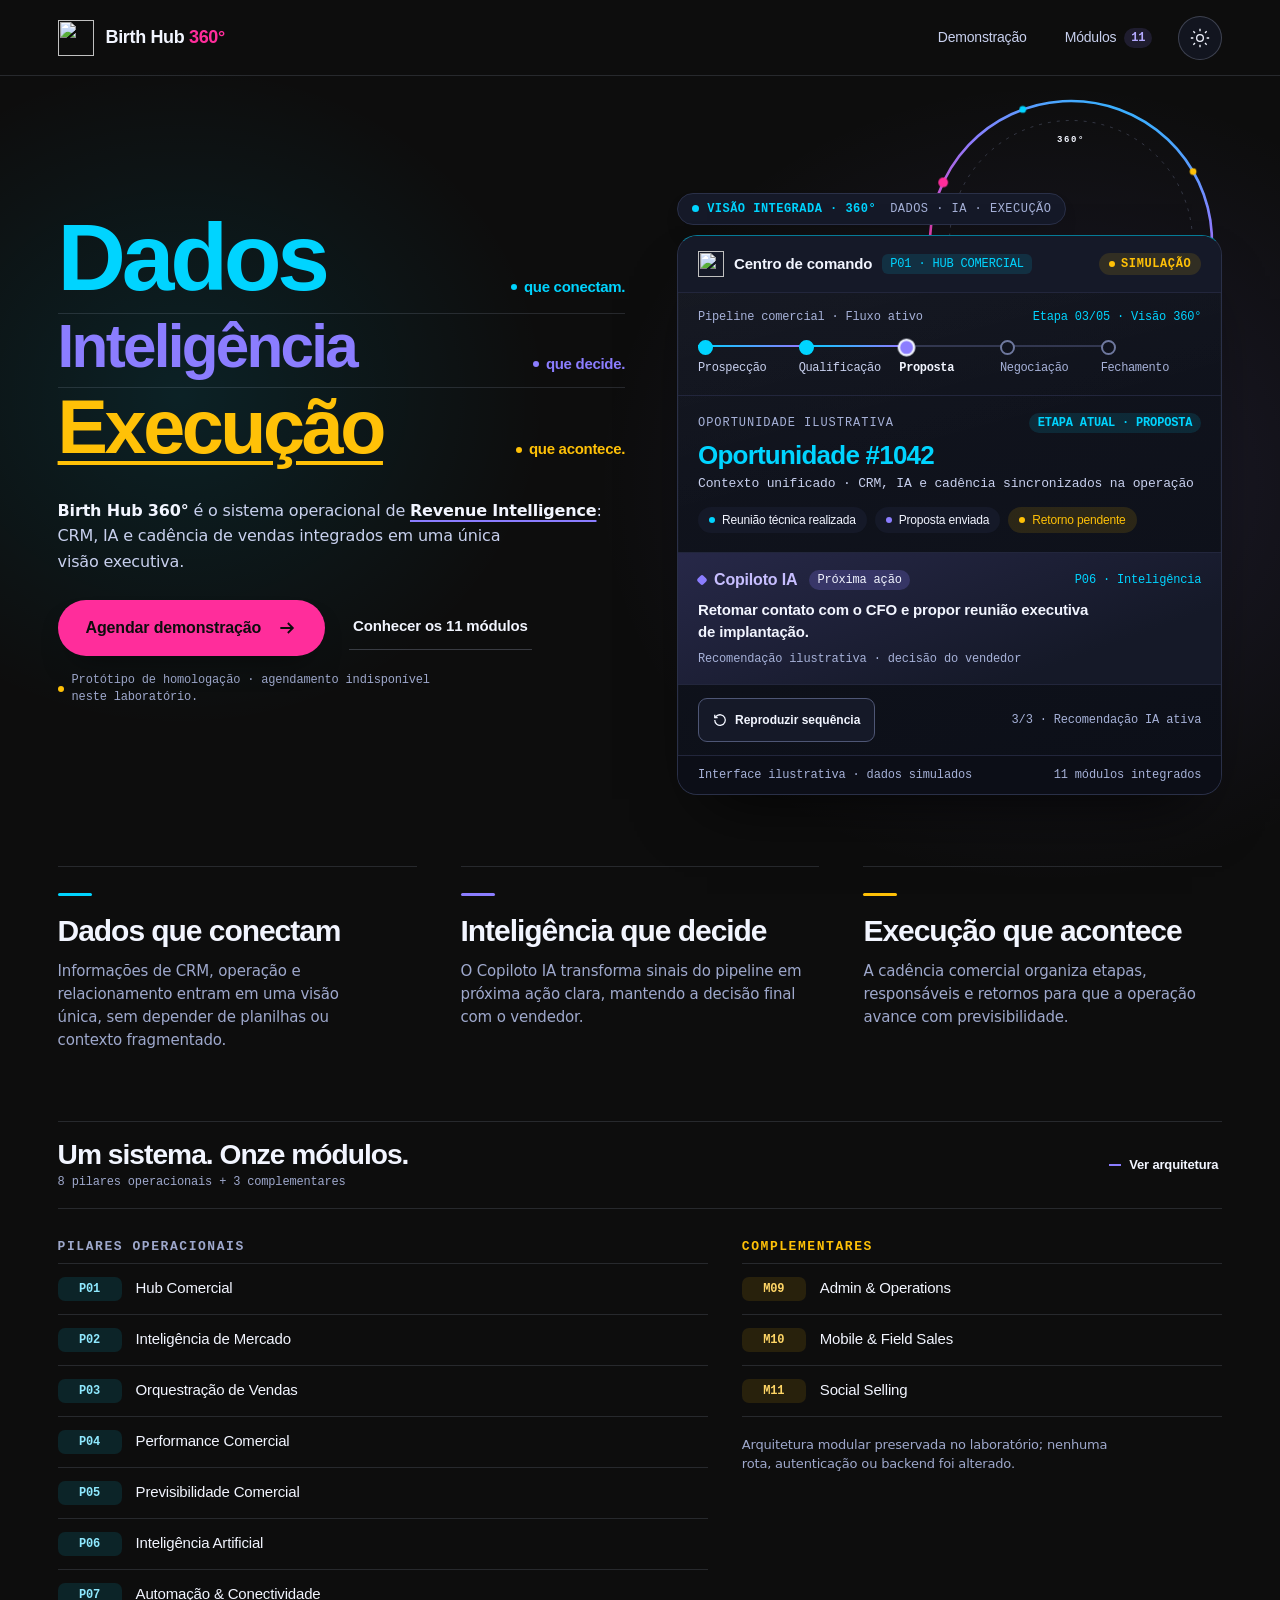
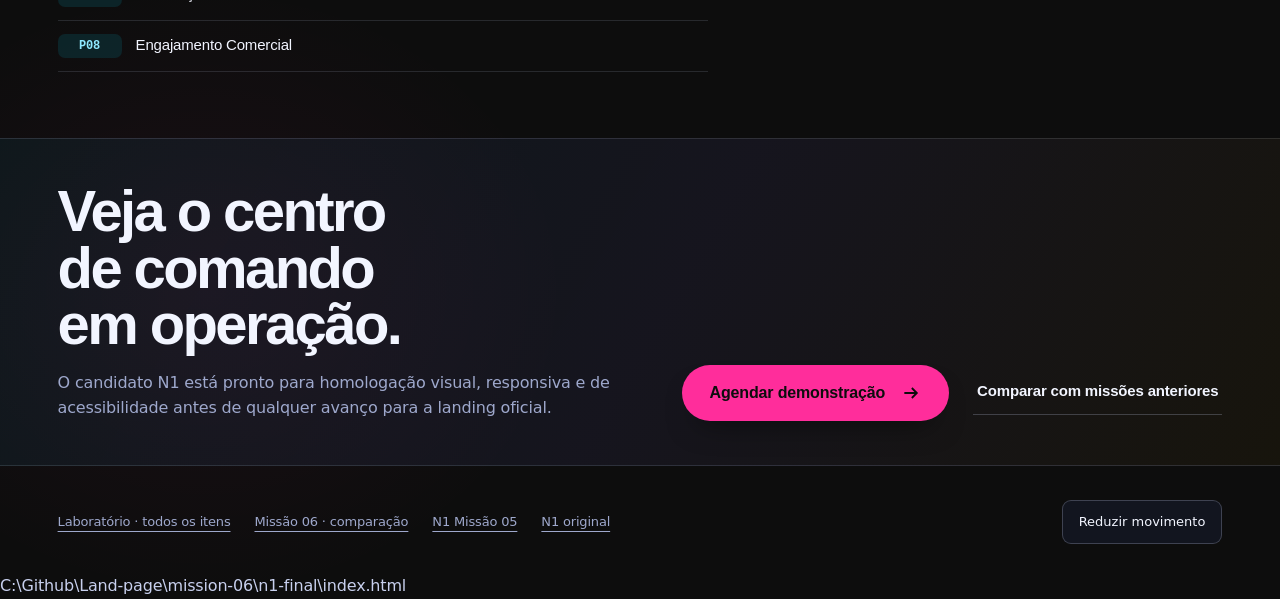
==== mission-06/n1-final/index.html @ 665f38ad "coisas novas" ====
<!doctype html>
<html lang="pt-BR" data-theme="dark"><head><!-- impeccable-disable overused-font --><meta charset="utf-8"><meta name="viewport" content="width=device-width,initial-scale=1">
<title>Birth Hub 360° · Neon Editorial Cinematic</title>
<script>(() => { const q = new URLSearchParams(location.search); const t = q.get('theme'); if (t === 'light' || t === 'dark') document.documentElement.dataset.theme = t; })();</script>
<link rel="preload" href="../../assets/fonts/sora-latin.woff2" as="font" type="font/woff2" crossorigin>
<link rel="preload" href="../../assets/fonts/inter-latin.woff2" as="font" type="font/woff2" crossorigin>
<link rel="stylesheet" href="../final-candidate.css"><script src="../final-candidate.js" defer></script></head>
<body class="n1-final"><a class="skip" href="#content">Pular para o conteúdo</a>
<header><a class="brand" href="../../index.html" aria-label="Birth Hub 360° — Central do Laboratório"><img width="36" height="36" src="../../assets/brand/birthhub360-simbolo.svg" alt=""><span>Birth Hub <b>360°</b></span></a>
<nav aria-label="Principal"><a class="nav-link" href="#demo-note">Demonstração</a><a class="nav-link" href="#modules">Módulos <code>11</code></a><button class="theme" type="button" aria-label="Ativar tema claro" aria-pressed="true"><svg width="20" height="20" viewBox="0 0 24 24" fill="none" stroke="currentColor" stroke-width="1.6"><circle cx="12" cy="12" r="4"/><path d="M12 1v3m0 16v3M1 12h3m16 0h3M4 4l2 2m12 12 2 2M4 20l2-2M18 6l2-2"/></svg></button></nav></header>
<main id="content">
<section class="hero" aria-labelledby="headline">
<div class="hero-copy"><h1 id="headline"><span class="row r1"><span class="w">Dados</span><span class="tag">que conectam.</span></span><span class="row r2"><span class="w">Inteligência</span><span class="tag">que decide.</span></span><span class="row r3"><span class="w">Execução</span><span class="tag">que acontece.</span></span></h1>
<p class="lead"><strong>Birth Hub 360°</strong> é o sistema operacional de <span class="hl-role">Revenue Intelligence</span>: CRM, IA e cadência de vendas integrados em uma única visão executiva.</p>
<div class="acts"><a class="primary" href="#demo-note">Agendar demonstração <svg width="20" height="20" viewBox="0 0 24 24" fill="none" stroke="currentColor" stroke-width="2.2"><path d="M4 12h15M13 6l6 6-6 6"/></svg></a><a class="secondary" href="#modules">Conhecer os 11 módulos</a></div>
<p class="demo-note" id="demo-note" tabindex="-1">Protótipo de homologação · agendamento indisponível neste laboratório.</p></div>
<div class="stagewrap"><div class="orbit" aria-hidden="true">
        <svg viewBox="-220 -220 440 440">
          <defs><linearGradient id="rg" x1="0" y1="1" x2="1" y2="0"><stop offset="0" stop-color="#00D4FF"/><stop offset="0.34" stop-color="#8B7DFF"/><stop offset="0.68" stop-color="#FF2D9B"/><stop offset="1" stop-color="#FFC107"/></linearGradient></defs>
          <g class="o-spin"><g class="o-ticks"><circle r="212" fill="none" stroke="var(--tick)" stroke-width="9" stroke-dasharray="1 8.25"/><circle r="212" fill="none" stroke="var(--tick)" stroke-width="18" stroke-dasharray="1.4 109.6"/></g></g>
          <circle class="o-inner" r="162"/>
          <circle class="o-arc" r="188" pathLength="1" transform="rotate(-205)"/>
          <g class="o-dotg"><circle class="o-dot" r="6.5" cx="-170.4" cy="-79.4"/><circle class="o-node-cyan" r="4.5" cx="-64.3" cy="-176.7"/><circle class="o-node-gold" r="4.5" cx="162.8" cy="-94.0"/></g>
          <text class="o-lbl" x="0" y="-134" text-anchor="middle">360°</text>
        </svg>
      </div>
<div class="orbit-bridge" aria-hidden="true"><span class="orbit-caption">VISÃO INTEGRADA · 360°</span><span class="orbit-pillars">DADOS · IA · EXECUÇÃO</span></div>
<figure class="plate" aria-label="Demonstração ilustrativa do centro de comando">
<div class="p-bar"><img src="../../assets/brand/birthhub360-icone.svg" width="26" height="26" alt=""><div class="p-bar-titles"><strong>Centro de comando</strong><span class="p-module-tag">P01 · HUB COMERCIAL</span></div><span class="sim">Simulação</span></div>
<div class="p-main">
<div class="p-pipeline"><div class="product-context"><span>Pipeline comercial · Fluxo ativo</span><span>Etapa 03/05 · Visão 360°</span></div>
<ol class="track" aria-label="Etapas do pipeline"><li>Prospecção</li><li>Qualificação</li><li aria-current="step">Proposta</li><li>Negociação</li><li>Fechamento</li></ol></div>
<div class="opp-card"><div class="opp"><div class="opp-head"><span class="data-label">OPORTUNIDADE ILUSTRATIVA</span><span class="stage-pill">ETAPA ATUAL · PROPOSTA</span></div><h2>Oportunidade #1042</h2><p>Contexto unificado · CRM, IA e cadência sincronizados na operação</p></div>
<div class="chips"><span>Reunião técnica realizada</span><span>Proposta enviada</span><span class="pending">Retorno pendente</span></div></div>
<div class="ia"><div class="ia-head"><h3>Copiloto IA <span>Próxima ação</span></h3><span class="ia-flow">P06 · Inteligência</span></div><p>Retomar contato com o CFO e propor reunião executiva de implantação.</p><small>Recomendação ilustrativa · decisão do vendedor</small></div>
<div class="demo-controls"><button class="replay" type="button"><svg width="14" height="14" viewBox="0 0 24 24" fill="none" stroke="currentColor" stroke-width="2.2" aria-hidden="true"><path d="M3 12a9 9 0 1 0 3-6.7L3 8"/><path d="M3 3v5h5"/></svg>Reproduzir sequência</button><span class="scene-status" role="status">Contexto → decisão → ação</span></div></div>
<figcaption><span>Interface ilustrativa · dados simulados</span><span>11 módulos integrados</span></figcaption></figure></div>
</section>
<section class="principles" aria-label="Os três movimentos do produto"><article class="principle p-cyan"><span class="principle-mark" aria-hidden="true"></span><h2>Dados que conectam</h2><p>Informações de CRM, operação e relacionamento entram em uma visão única, sem depender de planilhas ou contexto fragmentado.</p></article><article class="principle p-iris"><span class="principle-mark" aria-hidden="true"></span><h2>Inteligência que decide</h2><p>O Copiloto IA transforma sinais do pipeline em próxima ação clara, mantendo a decisão final com o vendedor.</p></article><article class="principle p-gold"><span class="principle-mark" aria-hidden="true"></span><h2>Execução que acontece</h2><p>A cadência comercial organiza etapas, responsáveis e retornos para que a operação avance com previsibilidade.</p></article></section>
<details class="modules" id="modules" open><summary><span class="summary-main"><strong>Um sistema. Onze módulos.</strong><small>8 pilares operacionais + 3 complementares</small></span><span class="summary-toggle" aria-hidden="true">Ver arquitetura</span></summary><div class="module-groups"><section class="group" aria-labelledby="pillars-title"><h3 id="pillars-title">Pilares operacionais</h3><ul class="p-rail"><li><code>P01</code><span>Hub Comercial</span></li><li><code>P02</code><span>Inteligência de Mercado</span></li><li><code>P03</code><span>Orquestração de Vendas</span></li><li><code>P04</code><span>Performance Comercial</span></li><li><code>P05</code><span>Previsibilidade Comercial</span></li><li><code>P06</code><span>Inteligência Artificial</span></li><li><code>P07</code><span>Automação &amp; Conectividade</span></li><li><code>P08</code><span>Engajamento Comercial</span></li></ul></section><section class="group group-alt" aria-labelledby="complementary-title"><h3 id="complementary-title">Complementares</h3><ul class="p-rail"><li><code>M09</code><span>Admin &amp; Operations</span></li><li><code>M10</code><span>Mobile &amp; Field Sales</span></li><li><code>M11</code><span>Social Selling</span></li></ul><p class="module-note">Arquitetura modular preservada no laboratório; nenhuma rota, autenticação ou backend foi alterado.</p></section></div></details>
<section class="closing" aria-labelledby="closing-title"><div><h2 id="closing-title">Veja o centro de comando em operação.</h2><p>O candidato N1 está pronto para homologação visual, responsiva e de acessibilidade antes de qualquer avanço para a landing oficial.</p></div><div class="acts"><a class="primary" href="#demo-note">Agendar demonstração <svg width="20" height="20" viewBox="0 0 24 24" fill="none" stroke="currentColor" stroke-width="2.2"><path d="M4 12h15M13 6l6 6-6 6"/></svg></a><a class="secondary" href="../compare.html">Comparar com missões anteriores</a></div></section>
</main>
<footer><a href="../../index.html">Laboratório · todos os itens</a><a href="../compare.html">Missão 06 · comparação</a><a href="../../mission-05/n1/index.html">N1 Missão 05</a><a href="../../concept-n1/index.html">N1 original</a><button class="motion" type="button" aria-pressed="false">Reduzir movimento</button></footer>
</body></html>
</file_path>
C:\Github\Land-page\mission-06\n1-final\index.html
---- mission-06/final-candidate.css ----
/* impeccable-disable overused-font */
/* Birth Hub 360° — N1 Final Candidate · Neon Editorial Cinematic
   Identidade neon oficial preservada: Ciano para dados, Íris para inteligência,
   Dourado para execução e Rosa para conversão. Superfícies editoriais, hairlines
   de precisão e demonstração do produto sempre rotulada como simulação. */
@font-face{font-family:Sora;src:url('../assets/fonts/sora-latin.woff2') format('woff2');font-weight:100 800;font-display:swap}
@font-face{font-family:Inter;src:url('../assets/fonts/inter-latin.woff2') format('woff2');font-weight:100 900;font-display:swap}
@font-face{font-family:'IBM Plex Mono';src:url('../assets/fonts/ibm-plex-mono-400.ttf') format('truetype');font-weight:400;font-display:swap}
@font-face{font-family:'IBM Plex Mono';src:url('../assets/fonts/ibm-plex-mono-500.ttf') format('truetype');font-weight:500;font-display:swap}
@font-face{font-family:'IBM Plex Mono';src:url('../assets/fonts/ibm-plex-mono-600.ttf') format('truetype');font-weight:600;font-display:swap}

:root{
  --cyan:#00D4FF;--pink:#FF2D9B;--gold:#FFC107;--iris:#8B7DFF;--ok:#22C55E;
  --bg:#0D0D0D;--bg-elevated:#10131E;--surface:#12151F;--surface-2:#171B29;
  --text:#C8D0EE;--strong:#F2F5FF;--muted:#9EA8CC;--faint:#7880A0;
  --line:rgba(200,208,238,.14);--line-strong:rgba(200,208,238,.24);
  --panel:#10131E;--panel-band:#151928;--panel-line:#2A3048;--panel-line-soft:#22263C;
  --panel-text:#C8D0EE;--panel-strong:#F2F5FF;--panel-muted:#A6B1D8;
  --atmo-cyan:rgba(0,212,255,.10);--atmo-iris:rgba(139,125,255,.13);--atmo-pink:rgba(255,45,155,.055);
  --code-cyan:#8FE9FF;--code-iris:#B4AAFF;--code-gold:#FFD666;
  --ease:cubic-bezier(.16,1,.3,1);--ease-io:cubic-bezier(.65,0,.35,1);
  color-scheme:dark;
}
html[data-theme="light"]{
  --bg:#F4F7FB;--bg-elevated:#E9EFF8;--surface:#FFFFFF;--surface-2:#EFF4FB;
  --text:#33406A;--strong:#19234A;--muted:#4E5B85;--faint:#66739F;
  --line:rgba(30,45,110,.14);--line-strong:rgba(30,45,110,.24);
  --panel:#10131E;--panel-band:#151928;--panel-line:#333954;--panel-line-soft:#252A40;
  --panel-text:#C8D0EE;--panel-strong:#F2F5FF;--panel-muted:#A6B1D8;
  --atmo-cyan:rgba(0,212,255,.11);--atmo-iris:rgba(139,125,255,.13);--atmo-pink:rgba(255,45,155,.055);
  --code-cyan:#02648F;--code-iris:#4638B8;--code-gold:#6E4B00;
  color-scheme:light;
}
*{box-sizing:border-box}
html{scrollbar-color:var(--iris) var(--bg);scroll-padding-top:24px;scroll-behavior:smooth}
body{
  margin:0;background-color:var(--bg);color:var(--text);
  background-image:
    radial-gradient(52vw 46vw at 82% 22%,var(--atmo-iris),transparent 68%),
    radial-gradient(40vw 36vw at 14% 18%,var(--atmo-cyan),transparent 72%),
    radial-gradient(38vw 32vw at 16% 86%,var(--atmo-pink),transparent 75%);
  background-repeat:no-repeat;
  font:400 16px/1.55 Inter,system-ui,sans-serif;font-feature-settings:"cv05","cv11","ss01";
  letter-spacing:-.011em;overflow-x:hidden;
}
button,a{-webkit-tap-highlight-color:transparent}
button{font:inherit;cursor:pointer}
a{color:inherit;text-underline-offset:5px}
p{text-wrap:pretty}
button:active,.primary:active{transform:scale(.98)}
:focus-visible{outline:3px solid var(--iris);outline-offset:4px}
::selection{background:var(--pink);color:#0D0D0D}
.skip{position:absolute;top:-100px;left:20px;background:var(--panel);color:var(--panel-strong);padding:12px 16px;border-radius:10px;border:1px solid var(--cyan);z-index:30;text-decoration:none;font-weight:600}
.skip:focus{top:12px}

/* Header editorial */
header{height:76px;max-width:1440px;margin:0 auto;padding:0 4.5%;display:flex;align-items:center;justify-content:space-between;border-bottom:1px solid var(--line);position:relative;z-index:10}
.brand{display:inline-flex;align-items:center;gap:12px;min-height:44px;text-decoration:none;font:700 18px/1.2 Sora,sans-serif;letter-spacing:-.02em;color:var(--strong)}
.brand img{display:block;width:36px;height:36px}
.brand b{color:var(--pink);font-weight:800}
html[data-theme="light"] .brand b{color:#B81160}
header nav{display:flex;align-items:center;gap:14px}
.nav-link{display:inline-flex;align-items:center;gap:8px;min-height:44px;padding:8px 12px;text-decoration:none;font:500 14px/1.2 Inter,sans-serif;color:var(--text);border-radius:999px;transition:color .2s var(--ease),background-color .2s var(--ease)}
.nav-link code{font:600 12px/1 'IBM Plex Mono',monospace;color:var(--code-iris);background:rgba(139,125,255,.14);padding:4px 7px;border-radius:999px}
html[data-theme="light"] .nav-link code{color:#4838C2;background:rgba(139,125,255,.16)}
.nav-link:hover{color:var(--strong);background:rgba(139,125,255,.08)}
.theme{display:grid;place-items:center;width:44px;height:44px;color:var(--strong);background:var(--surface);border:1px solid var(--line-strong);border-radius:50%;transition:border-color .2s var(--ease),transform .2s var(--ease)}
.theme:hover{border-color:var(--iris)}

/* Hero */
.hero{position:relative;max-width:1440px;margin:0 auto;padding:42px 4.5% 58px;min-height:780px;display:grid;grid-template-columns:minmax(0,1.02fr) minmax(470px,.98fr);column-gap:52px;align-items:center}
.hero-copy{min-width:0;position:relative;z-index:3}
h1{margin:0;font:800 48px/0.94 Sora,sans-serif;letter-spacing:-.045em;display:flex;flex-direction:column}
.row{display:flex;flex-wrap:nowrap;align-items:baseline;justify-content:space-between;gap:16px;width:100%;max-width:660px;padding:5px 0 12px;border-bottom:1px solid var(--line);position:relative}
.row:last-child{border-bottom:none}
.r1{--word:var(--cyan)}.r2{--word:var(--iris)}.r3{--word:var(--gold)}
.w{display:inline-block;white-space:nowrap;color:var(--word);position:relative;letter-spacing:-.045em;line-height:.92}
.r1 .w{font-size:clamp(58px,7.4vw,118px)}
.r2 .w{font-size:clamp(39px,4.7vw,72px)}
.r3 .w{font-size:clamp(49px,5.9vw,94px);text-decoration:underline;text-decoration-color:var(--gold);text-decoration-thickness:4px;text-underline-offset:8px;text-decoration-skip-ink:auto}
.tag{font:600 clamp(15px,1.1vw,18px)/1.25 Sora,sans-serif;letter-spacing:-.02em;color:var(--word);white-space:nowrap;display:inline-flex;align-items:center;gap:7px;margin-left:auto}
.tag::before{content:'';width:6px;height:6px;border-radius:50%;background:currentColor;flex:none}

/* Light mode: o título vira uma capa editorial escura dentro do papel claro */
html[data-theme="light"] h1{
  background-color:#0D1222;background-image:
    radial-gradient(68% 58% at 18% 14%,rgba(0,212,255,.10),transparent 68%),
    radial-gradient(68% 58% at 52% 54%,rgba(139,125,255,.10),transparent 68%),
    radial-gradient(68% 58% at 26% 90%,rgba(255,193,7,.08),transparent 68%),
    linear-gradient(155deg,#0B101E 0%,#12172A 55%,#151424 100%);
  border:1px solid #2B3454;border-radius:24px;padding:18px 26px 22px;
  box-shadow:0 28px 56px -24px rgba(13,18,34,.42),0 8px 18px -10px rgba(13,18,34,.20);
  max-width:690px;
}
html[data-theme="light"] .row{max-width:100%;padding:8px 0 13px;border-bottom-color:rgba(200,208,238,.13)}
html[data-theme="light"] .row:first-child{padding-top:2px}
html[data-theme="light"] .row:last-child{border-bottom:none;padding-bottom:5px}
html[data-theme="light"] .tag{background:rgba(255,255,255,.055);border:1px solid rgba(200,208,238,.17);padding:5px 12px;border-radius:999px;font-size:clamp(14px,1.02vw,16px)}
html[data-theme="light"] .r1 .tag{color:#8FE9FF}
html[data-theme="light"] .r2 .tag{color:#C7BEFF}
html[data-theme="light"] .r3 .tag{color:#FFD666}

.lead{max-width:56ch;margin:24px 0 0;font-size:clamp(16px,1.12vw,18px);line-height:1.58;color:var(--text);text-wrap:pretty}
.lead strong{color:var(--strong);font-weight:700}
.hl-role{color:var(--strong);font-weight:600;text-decoration:underline;text-decoration-color:var(--iris);text-decoration-thickness:2px;text-underline-offset:4px}
.acts{display:flex;flex-wrap:wrap;align-items:center;gap:14px 24px;margin-top:26px}
.primary{min-height:56px;display:inline-flex;align-items:center;justify-content:center;gap:16px;padding:14px 28px;background:var(--pink);color:#0D0D0D;font:700 16px/1.2 Sora,sans-serif;letter-spacing:-.01em;text-decoration:none;border-radius:999px;box-shadow:0 16px 30px -16px rgba(0,0,0,.58);transition:transform .22s var(--ease),box-shadow .22s var(--ease)}
.primary:hover{transform:translateY(-2px);box-shadow:0 22px 36px -16px rgba(0,0,0,.72)}
.primary svg{transition:transform .22s var(--ease);flex:none}
.primary:hover svg{transform:translateX(4px)}
.secondary{display:inline-flex;align-items:center;gap:8px;min-height:44px;padding:8px 4px 10px;font:600 15px/1.2 Inter,sans-serif;color:var(--strong);text-decoration:none;border-bottom:1px solid var(--line-strong);transition:border-color .2s var(--ease),color .2s var(--ease)}
.secondary:hover{border-color:var(--pink);color:var(--strong)}
.demo-note{font:400 12px/1.45 'IBM Plex Mono',monospace;color:var(--muted);max-width:56ch;margin:16px 0 0;display:flex;align-items:center;gap:8px}
.demo-note::before{content:'';width:6px;height:6px;border-radius:50%;background:var(--gold);flex:none}
.demo-note:target{outline:2px solid var(--iris);outline-offset:6px;color:var(--strong);border-radius:8px}

/* Stage do produto */
.stagewrap{position:relative;min-width:0;padding-top:72px;isolation:isolate}
.orbit{position:absolute;width:330px;height:330px;right:-14px;top:-44px;z-index:-1;pointer-events:none}
.orbit svg{display:block;width:100%;height:100%;overflow:visible}
.o-arc{fill:none;stroke:url(#rg);stroke-width:3.5;stroke-linecap:round;stroke-dasharray:1;stroke-dashoffset:0}
.o-inner{fill:none;stroke:var(--faint);stroke-width:1;stroke-dasharray:4 8;opacity:.48}
.o-dot{fill:var(--pink)}.o-node-cyan{fill:var(--cyan)}.o-node-gold{fill:var(--gold)}
.o-lbl{fill:var(--strong);font:600 12px 'IBM Plex Mono',monospace;letter-spacing:.18em}
.orbit-bridge{display:flex;align-items:center;justify-content:space-between;gap:14px;margin-bottom:10px;padding:8px 14px;border-radius:999px;background:var(--panel-band);border:1px solid var(--panel-line);color:var(--panel-text);font:500 12px/1.2 'IBM Plex Mono',monospace;letter-spacing:.04em;width:fit-content;max-width:100%;box-shadow:0 12px 24px -14px rgba(0,0,0,.55)}
.orbit-caption{display:inline-flex;align-items:center;gap:8px;color:var(--cyan);font-weight:600}
.orbit-caption::before{content:'';width:7px;height:7px;border-radius:50%;background:var(--cyan);flex:none}
.orbit-pillars{color:var(--panel-muted);white-space:nowrap}
.plate{position:relative;margin:0;background-color:var(--panel);background-image:linear-gradient(165deg,rgba(255,255,255,.025) 0%,transparent 42%),linear-gradient(165deg,#12151F 0%,#0C0F18 100%);border:1px solid var(--panel-line);border-top:1px solid rgba(0,212,255,.55);border-radius:20px;color:var(--panel-text);box-shadow:0 34px 64px -30px rgba(0,0,0,.78),0 0 0 1px rgba(255,255,255,.02) inset;overflow:hidden}
html[data-theme="light"] .plate{box-shadow:0 34px 64px -28px rgba(19,25,48,.46),0 12px 24px -12px rgba(19,25,48,.22)}
.p-bar{display:flex;align-items:center;gap:10px;padding:15px 20px;background:var(--panel-band);border-bottom:1px solid var(--panel-line-soft)}
.p-bar img{width:26px;height:26px;flex:none}
.p-bar-titles{display:flex;align-items:center;gap:10px;min-width:0;flex-wrap:wrap}
.p-bar strong{font:600 15px/1.2 Sora,sans-serif;color:var(--panel-strong);letter-spacing:-.01em}
.p-module-tag{font:500 12px/1 'IBM Plex Mono',monospace;color:var(--cyan);background:rgba(0,212,255,.12);padding:4px 8px;border-radius:6px}
.sim{margin-left:auto;display:inline-flex;align-items:center;gap:6px;font:600 12px/1 'IBM Plex Mono',monospace;color:var(--gold);background:rgba(255,193,7,.12);padding:5px 10px;border-radius:999px;text-transform:uppercase;letter-spacing:.05em;flex:none}
.sim::before{content:'';width:6px;height:6px;border-radius:50%;background:var(--gold)}
.p-main{display:flex;flex-direction:column}
.p-pipeline{padding:17px 20px 19px;border-bottom:1px solid var(--panel-line-soft)}
.product-context{display:flex;justify-content:space-between;align-items:center;gap:8px;font:500 12px/1.3 'IBM Plex Mono',monospace;color:var(--panel-muted);margin-bottom:14px}
.product-context span:last-child{color:var(--cyan)}
.track{display:grid;grid-template-columns:repeat(5,minmax(0,1fr));padding:0;margin:0;list-style:none;font:500 12px/1.35 'IBM Plex Mono',monospace;color:var(--panel-muted);position:relative}
.track li{position:relative;padding-top:20px;letter-spacing:-.03em;white-space:nowrap}
.track li::before{content:'';position:absolute;top:5px;left:0;width:100%;height:2px;background:#323750}
.track li:last-child::before{width:10px}
.track li::after{content:'';position:absolute;top:0;left:0;width:11px;height:11px;border-radius:50%;background:var(--panel);border:2px solid #6E789E;transition:transform .3s var(--ease),background-color .3s var(--ease)}
.track li:nth-child(-n+2){color:var(--panel-text)}
.track li:nth-child(-n+2)::before{background:linear-gradient(90deg,var(--cyan),var(--iris))}
.track li:nth-child(-n+2)::after{background:var(--cyan);border-color:var(--cyan)}
.track [aria-current="step"]{color:var(--panel-strong);font-weight:600}
.track [aria-current="step"]::after{background:var(--iris);border-color:var(--panel-strong);transform:scale(1.18)}
.opp-card{padding:17px 20px 19px;border-bottom:1px solid var(--panel-line-soft)}
.opp-head{display:flex;align-items:center;justify-content:space-between;gap:8px;flex-wrap:wrap;margin-bottom:7px}
.data-label{font:500 12px/1.2 'IBM Plex Mono',monospace;letter-spacing:.08em;color:var(--panel-muted)}
.stage-pill{font:600 12px/1 'IBM Plex Mono',monospace;color:var(--cyan);background:rgba(0,212,255,.12);padding:4px 9px;border-radius:999px}
.opp h2{font:700 26px/1.2 Sora,sans-serif;letter-spacing:-.03em;margin:4px 0;color:var(--cyan)}
.opp p{font:400 13px/1.45 'IBM Plex Mono',monospace;margin:0;color:var(--panel-text)}
.chips{display:flex;gap:8px;flex-wrap:wrap;margin-top:13px}
.chips span{display:inline-flex;align-items:center;gap:7px;font:500 12px/1.2 Inter,sans-serif;color:var(--panel-strong);background:var(--panel-band);padding:6px 11px;border-radius:999px}
.chips span::before{content:'';width:6px;height:6px;border-radius:50%;background:var(--cyan);flex:none}
.chips span:nth-child(2)::before{background:var(--iris)}
.chips .pending{color:var(--gold);background:rgba(255,193,7,.12)}
.chips .pending::before{background:var(--gold)}
.ia{padding:17px 20px;background-color:#151928;background-image:linear-gradient(160deg,rgba(139,125,255,.15) 0%,rgba(21,25,40,.66) 76%);border-bottom:1px solid var(--panel-line-soft)}
.ia-head{display:flex;align-items:center;justify-content:space-between;gap:8px;flex-wrap:wrap;margin-bottom:9px}
.ia h3{margin:0;font:600 16px/1.25 Sora,sans-serif;color:#C7BEFF;display:inline-flex;align-items:center;gap:8px}
.ia h3::before{content:'';width:8px;height:8px;border-radius:2px;transform:rotate(45deg);background:var(--iris);flex:none}
.ia h3 span{font:500 12px/1 'IBM Plex Mono',monospace;color:var(--panel-strong);background:rgba(139,125,255,.22);padding:4px 8px;border-radius:999px;margin-left:4px}
.ia-flow{font:500 12px/1 'IBM Plex Mono',monospace;color:var(--cyan)}
.ia p{font:600 15px/1.45 Inter,sans-serif;margin:0 0 8px;color:var(--panel-strong)}
.ia small{display:block;font:400 12px/1.35 'IBM Plex Mono',monospace;color:var(--panel-muted)}
.demo-controls{display:flex;align-items:center;justify-content:space-between;gap:12px;padding:13px 20px}
.replay{display:inline-flex;align-items:center;gap:8px;border:1px solid #4E5675;background:var(--panel-band);border-radius:9px;color:var(--panel-strong);min-height:44px;padding:8px 14px;font:600 12px/1.2 Inter,sans-serif;transition:border-color .2s var(--ease),background-color .2s var(--ease),color .2s var(--ease)}
.replay:hover{border-color:var(--cyan);color:var(--cyan);background:rgba(0,212,255,.08)}
.scene-status{font:500 12px/1.35 'IBM Plex Mono',monospace;color:var(--panel-muted);text-align:right}
.plate figcaption{padding:11px 20px;font:400 12px/1.35 'IBM Plex Mono',monospace;background:#0C0E17;border-top:1px solid var(--panel-line-soft);color:var(--panel-muted);display:flex;justify-content:space-between;gap:12px;flex-wrap:wrap}

/* Três movimentos */
.principles{max-width:1440px;margin:0 auto;padding:10px 4.5% 54px;display:grid;grid-template-columns:repeat(3,minmax(0,1fr));gap:0 44px}
.principle{padding:26px 0 8px;border-top:1px solid var(--line)}
.principle-mark{display:block;width:34px;height:3px;border-radius:999px;margin-bottom:18px}
.p-cyan .principle-mark{background:var(--cyan)}
.p-iris .principle-mark{background:var(--iris)}
.p-gold .principle-mark{background:var(--gold)}
.principle h2{margin:0;font:700 30px/1.12 Sora,sans-serif;letter-spacing:-.035em;color:var(--strong)}
.principle p{margin:12px 0 0;max-width:38ch;font-size:15px;line-height:1.55;color:var(--muted)}

/* Arquitetura dos módulos */
.modules{max-width:1440px;margin:0 auto;padding:6px 4.5% 58px}
.modules summary{cursor:pointer;list-style:none;display:flex;align-items:center;justify-content:space-between;gap:18px;padding:18px 0;border-top:1px solid var(--line);border-bottom:1px solid var(--line);min-height:64px}
.modules summary::-webkit-details-marker{display:none}
.summary-main{display:flex;flex-direction:column;gap:4px;min-width:0}
.summary-main strong{font:700 clamp(22px,2.2vw,32px)/1.1 Sora,sans-serif;letter-spacing:-.035em;color:var(--strong)}
.summary-main small{font:500 12px/1.3 'IBM Plex Mono',monospace;color:var(--muted)}
.summary-toggle{position:relative;flex:none;display:inline-flex;align-items:center;min-height:44px;padding:0 4px 0 22px;font:600 13px/1 Inter,sans-serif;color:var(--strong)}
.summary-toggle::before,.summary-toggle::after{content:'';position:absolute;left:2px;top:50%;width:12px;height:2px;background:var(--iris);transform:translateY(-50%)}
.summary-toggle::after{transform:translateY(-50%) rotate(90deg);transition:transform .25s var(--ease)}
details[open] .summary-toggle::after{transform:translateY(-50%) rotate(0)}
.module-groups{display:grid;grid-template-columns:1.15fr .85fr;gap:34px;padding:30px 0 8px}
.group h3{margin:0 0 8px;font:600 13px/1.2 'IBM Plex Mono',monospace;letter-spacing:.12em;text-transform:uppercase;color:var(--muted)}
.group-alt h3{color:var(--gold)}
html[data-theme="light"] .group-alt h3{color:var(--code-gold)}
.p-rail{list-style:none;padding:0;margin:0;display:grid}
.p-rail li{display:grid;grid-template-columns:64px minmax(0,1fr);align-items:center;gap:14px;padding:13px 0;border-top:1px solid var(--line);color:var(--strong);font:500 15px/1.25 Inter,sans-serif}
.p-rail li:last-child{border-bottom:1px solid var(--line)}
.p-rail code{font:600 12px/1 'IBM Plex Mono',monospace;color:var(--code-cyan);background:rgba(0,212,255,.11);padding:6px 8px;border-radius:7px;text-align:center}
.group-alt .p-rail code{color:var(--code-gold);background:rgba(255,193,7,.11)}
.module-note{margin:18px 0 0;max-width:48ch;font-size:13px;line-height:1.5;color:var(--muted)}

/* Fechamento */
.closing{max-width:1440px;margin:0 auto 34px;padding:0 4.5%}
.closing>div:first-child{max-width:760px}
.closing h2{margin:0;font:800 58px/.98 Sora,sans-serif;letter-spacing:-.045em;color:var(--strong);text-wrap:balance}
.closing p{margin:18px 0 0;max-width:62ch;color:var(--muted);font-size:16px}
.closing .acts{margin-top:28px}
.closing{display:grid;grid-template-columns:minmax(0,1fr) auto;gap:34px;align-items:end;padding:44px 4.5%;border-top:1px solid var(--line);border-bottom:1px solid var(--line);background:linear-gradient(120deg,rgba(0,212,255,.055),rgba(139,125,255,.07) 52%,rgba(255,193,7,.045))}
.closing .acts{margin-top:0;justify-content:flex-end}

/* Footer */
footer{max-width:1440px;margin:0 auto 30px;padding:0 4.5%;display:flex;align-items:center;gap:14px 24px;flex-wrap:wrap;font-size:13px}
footer a{min-height:44px;display:inline-flex;align-items:center;font-weight:500;color:var(--muted)}
footer a:hover{color:var(--strong)}
.motion{background:var(--surface);color:var(--strong);border:1px solid var(--line-strong);padding:10px 16px;min-height:44px;border-radius:9px;font-weight:500;margin-left:auto}
.motion:hover{border-color:var(--iris)}
.motion[aria-pressed="true"]{border-color:var(--gold);color:var(--gold)}

/* Motion cinematográfico: um momento autoral, conteúdo sempre visível no estado base */
.playing .r1{animation:word-reveal .68s var(--ease) .02s both}
.playing .r2{animation:word-reveal .68s var(--ease) .12s both}
.playing .r3{animation:word-reveal .68s var(--ease) .22s both}
.playing .lead{animation:fade-rise .65s var(--ease) .28s both}
.playing .acts{animation:fade-rise .65s var(--ease) .36s both}
.playing .o-ticks{transform-box:fill-box;transform-origin:center;animation:orbit-spin-in 1.15s var(--ease) .08s both}
.playing .o-arc{animation:arc-draw 1.2s var(--ease-io) .12s both}
.playing .o-dotg{transform-box:view-box;transform-origin:0 0;animation:dot-travel 1.2s var(--ease) .15s both}
.playing .orbit-bridge{animation:fade-rise .6s var(--ease) .2s both}
.playing .plate{animation:plate-enter .8s var(--ease) .16s both}
.playing .track li:nth-child(-n+2)::before{transform-origin:left center;animation:bar-draw .7s var(--ease) .42s both}
.playing .track [aria-current="step"]::after{animation:node-pulse .75s var(--ease) .65s both}
.playing .opp-card{animation:context-reveal .65s var(--ease) .48s both}
.playing .chips span:nth-child(1){animation:context-reveal .5s var(--ease) .58s both}
.playing .chips span:nth-child(2){animation:context-reveal .5s var(--ease) .66s both}
.playing .chips span:nth-child(3){animation:context-reveal .5s var(--ease) .74s both}
.playing .ia{animation:ia-reveal .75s var(--ease) .78s both}
@keyframes word-reveal{from{clip-path:inset(0 0 28% 0);transform:translateY(14px);opacity:.35}to{clip-path:inset(0);transform:none;opacity:1}}
@keyframes bar-draw{from{transform:scaleX(0)}to{transform:scaleX(1)}}
@keyframes fade-rise{from{opacity:.25;transform:translateY(10px)}to{opacity:1;transform:none}}
@keyframes orbit-spin-in{from{transform:rotate(-32deg) scale(.95);opacity:.3}to{transform:none;opacity:1}}
@keyframes arc-draw{from{stroke-dashoffset:1}to{stroke-dashoffset:0}}
@keyframes dot-travel{from{transform:rotate(-110deg);opacity:.2}to{transform:none;opacity:1}}
@keyframes plate-enter{from{opacity:.45;transform:translateY(18px) scale(.985)}to{opacity:1;transform:none}}
@keyframes node-pulse{0%{transform:scale(.6)}60%{transform:scale(1.38)}100%{transform:scale(1.18)}}
@keyframes context-reveal{from{opacity:.25;transform:translateY(8px)}to{opacity:1;transform:none}}
@keyframes ia-reveal{from{opacity:.2;transform:translateY(10px) scale(.98)}to{opacity:1;transform:none}}
html.reduced *,html.reduced *::before,html.reduced *::after{animation:none!important;transition:none!important}
@media (prefers-reduced-motion:reduce){*,*::before,*::after{animation:none!important;transition:none!important;scroll-behavior:auto!important}}

/* Tablet */
@media (max-width:1100px){
  .hero{grid-template-columns:1fr;gap:0;min-height:0;padding-top:34px;align-items:start}
  .hero-copy{max-width:760px}
  .stagewrap{padding-top:56px;max-width:760px;width:100%;margin-top:30px}
  .orbit{width:250px;height:250px;top:-38px;right:4px}
  .principles{grid-template-columns:1fr;gap:0;padding-bottom:42px}
  .principle{padding:24px 0}
  .module-groups{grid-template-columns:1fr;gap:26px}
  .closing{grid-template-columns:1fr;gap:24px}
  .closing .acts{justify-content:flex-start}
}

/* Mobile: composição própria, CTA cedo e pipeline em pílulas */
@media (max-width:599px){
  header{height:62px;padding:0 18px}
  .brand{font-size:16px;gap:8px}.brand img{width:30px;height:30px}
  header nav{gap:8px}
  .nav-link{display:none}
  .hero{padding:18px 18px 34px}
  h1{gap:0}
  .row{display:flex;flex-wrap:nowrap;align-items:baseline;justify-content:space-between;gap:8px;padding:4px 0 8px}
  .r1 .w{font-size:clamp(44px,13.8vw,58px)}
  .r2 .w{font-size:clamp(30px,9.2vw,40px)}
  .r3 .w{font-size:clamp(36px,11.2vw,48px);text-decoration-thickness:3px;text-underline-offset:5px}
  html[data-theme="light"] h1{padding:13px 16px 15px;border-radius:18px}
  html[data-theme="light"] .row{padding:6px 0 9px}
  html[data-theme="light"] .tag{padding:4px 9px;font-size:12px}
  .tag{font-size:12px;line-height:1.2;gap:5px}
  .lead{font-size:15px;line-height:1.48;margin-top:15px}
  .acts{margin-top:17px;gap:8px;display:flex;flex-direction:column;align-items:stretch}
  .primary{min-height:52px;font-size:15px;padding:12px 20px;width:100%}
  .secondary{justify-content:center;min-height:44px;font-size:14px}
  .demo-note{font-size:12px;margin-top:11px}
  .stagewrap{margin-top:28px;padding-top:46px}
  .orbit{width:160px;height:160px;right:0;top:-18px}
  .orbit-bridge{padding:6px 12px;font-size:12px;margin-bottom:8px}
  .orbit-pillars{display:none}
  .p-bar{padding:12px 14px;gap:8px}
  .p-bar strong{font-size:14px}.p-module-tag{display:none}
  .p-pipeline,.opp-card,.ia{padding:14px}
  .product-context{font-size:11px;margin-bottom:12px}
  .track{display:flex;flex-wrap:wrap;gap:6px}
  .track li{padding:5px 10px 5px 22px;background:var(--panel-band);border-radius:999px;font-size:12px;letter-spacing:0}
  .track li::before{display:none}
  .track li::after{top:50%;left:7px;width:8px;height:8px;transform:translateY(-50%)}
  .track [aria-current="step"]{background:rgba(139,125,255,.18)}
  .track [aria-current="step"]::after{transform:translateY(-50%) scale(1.1)}
  .opp h2{font-size:21px}
  .chips{gap:6px}.chips span{font-size:12px;padding:5px 10px}
  .ia-flow{display:none}.ia p{font-size:14px}
  .demo-controls{padding:12px 14px;flex-wrap:wrap}
  .scene-status{text-align:left}
  .plate figcaption{padding:10px 14px;font-size:12px}
  .principles{padding:0 18px 38px}
  .principle{padding:22px 0}
  .modules{padding:4px 18px 42px}
  .modules summary{padding:16px 0}
  .summary-main small{font-size:11px}
  .module-groups{padding-top:24px}
  .p-rail li{grid-template-columns:52px minmax(0,1fr);gap:10px;padding:12px 0;font-size:14px}
  .closing{margin:0 18px 26px;padding:32px 20px;display:block}
  .closing h2{font-size:38px}
  .closing .acts{margin-top:24px}
  .closing .acts .secondary{display:none}
  footer{padding:0 18px;gap:10px 16px}
  .motion{margin-left:0}
}

@media (forced-colors:active){
  .primary,.plate,.w,.tag,.modules{border:1px solid CanvasText}
  .w,.tag,.summary-main strong,.principle h2,.closing h2{color:CanvasText}
  .orbit,.principle-mark{display:none}
}
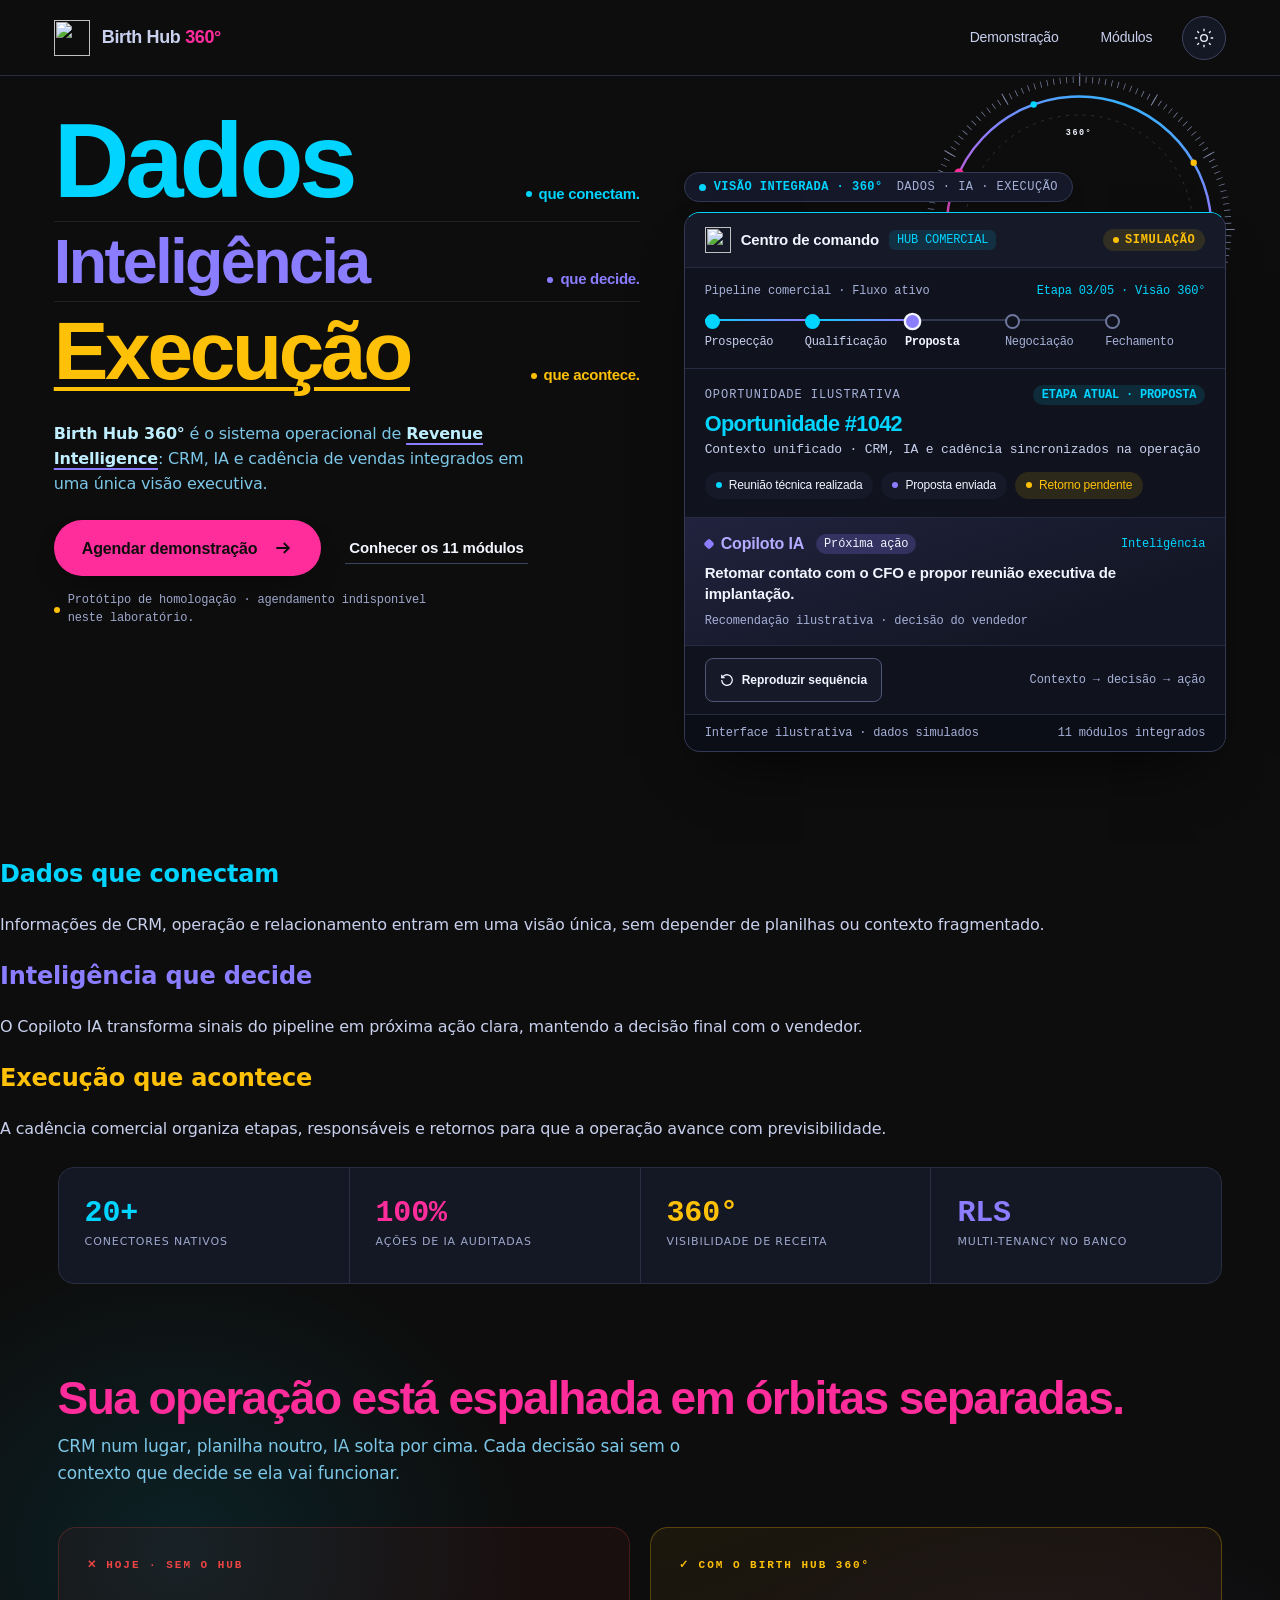
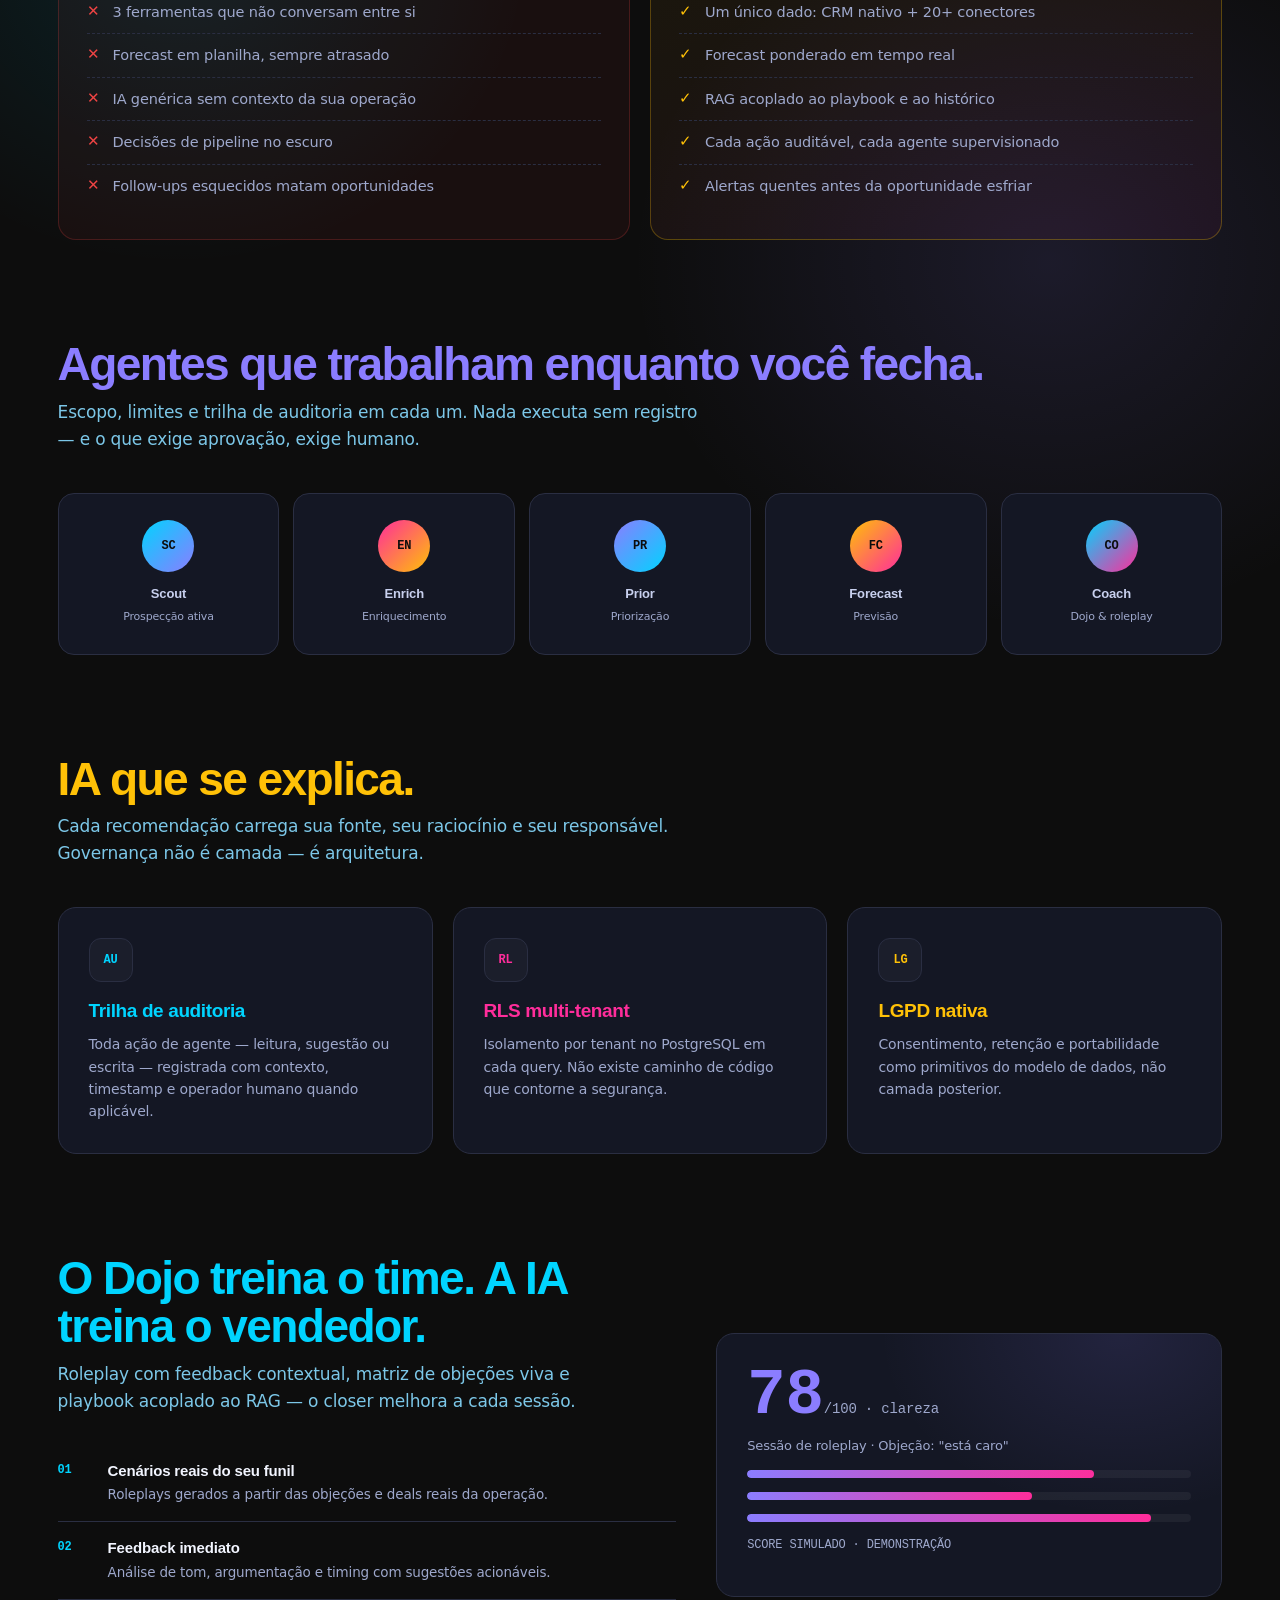
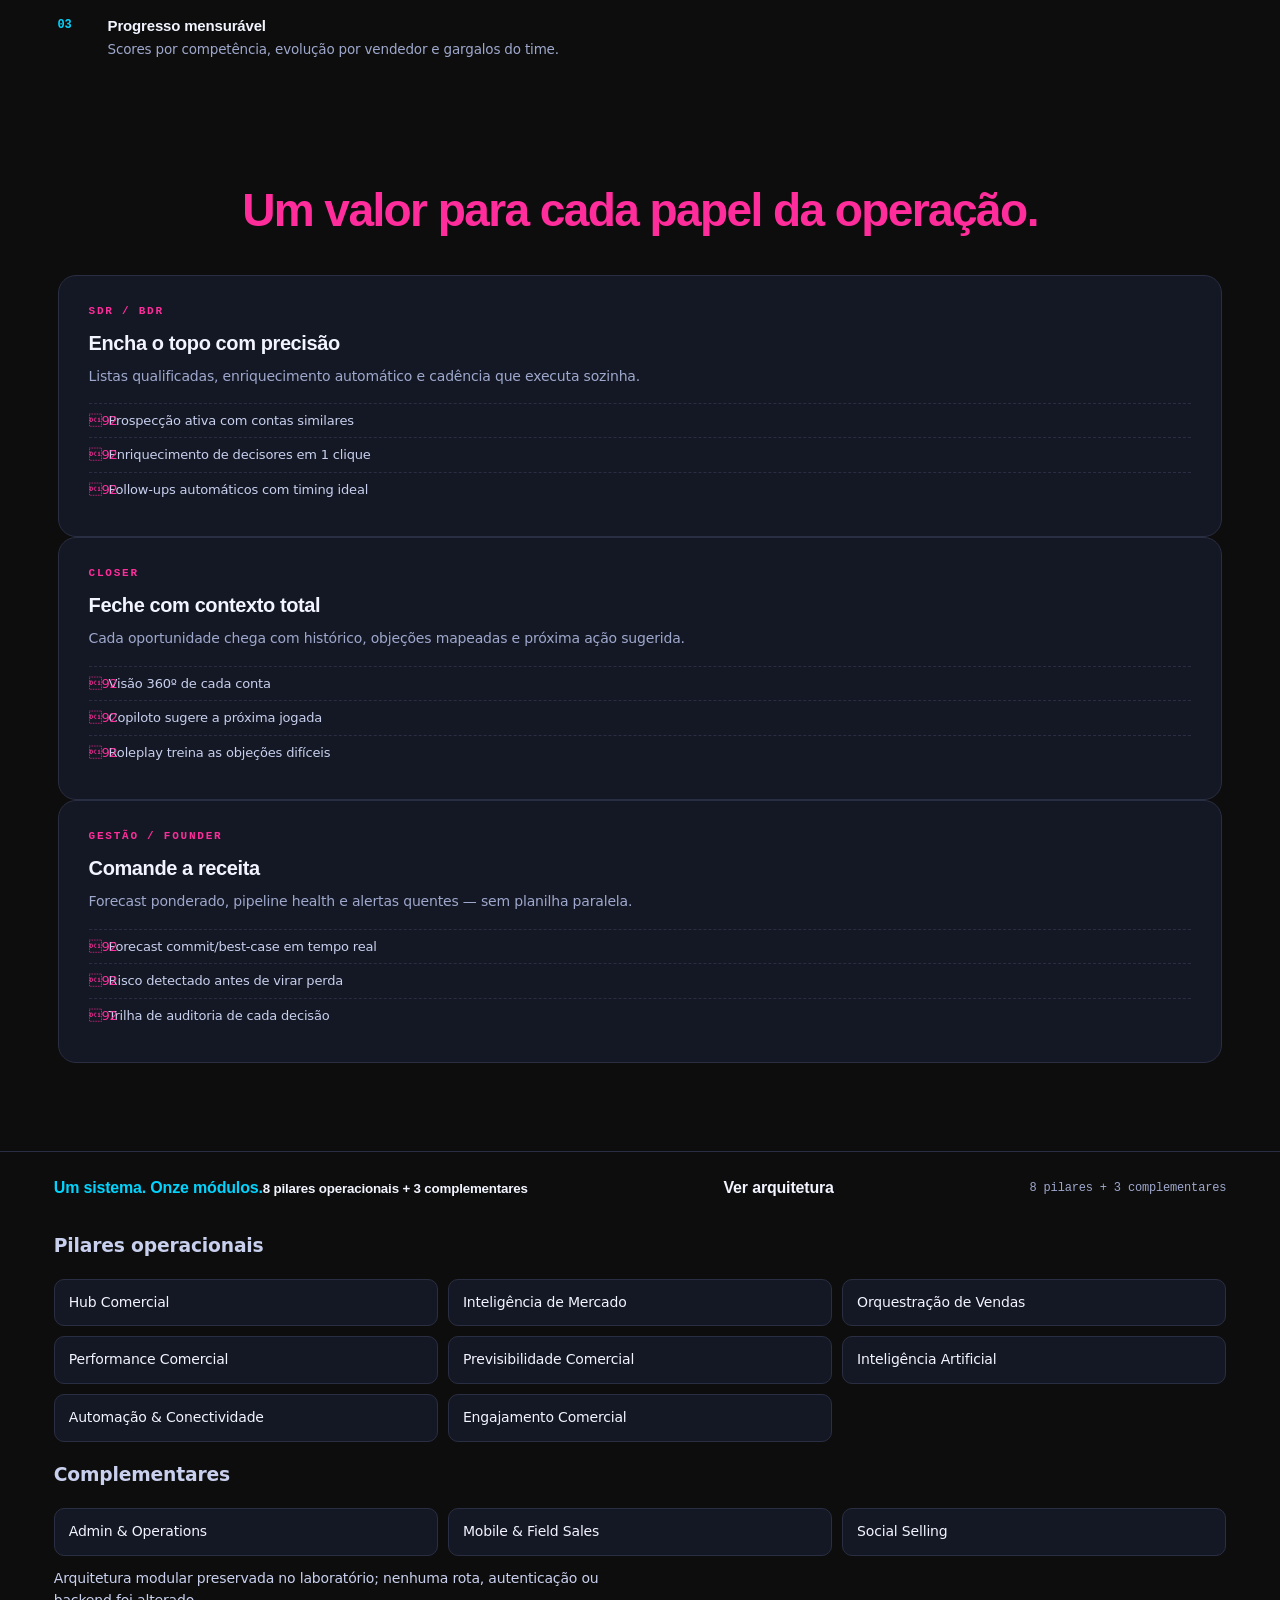
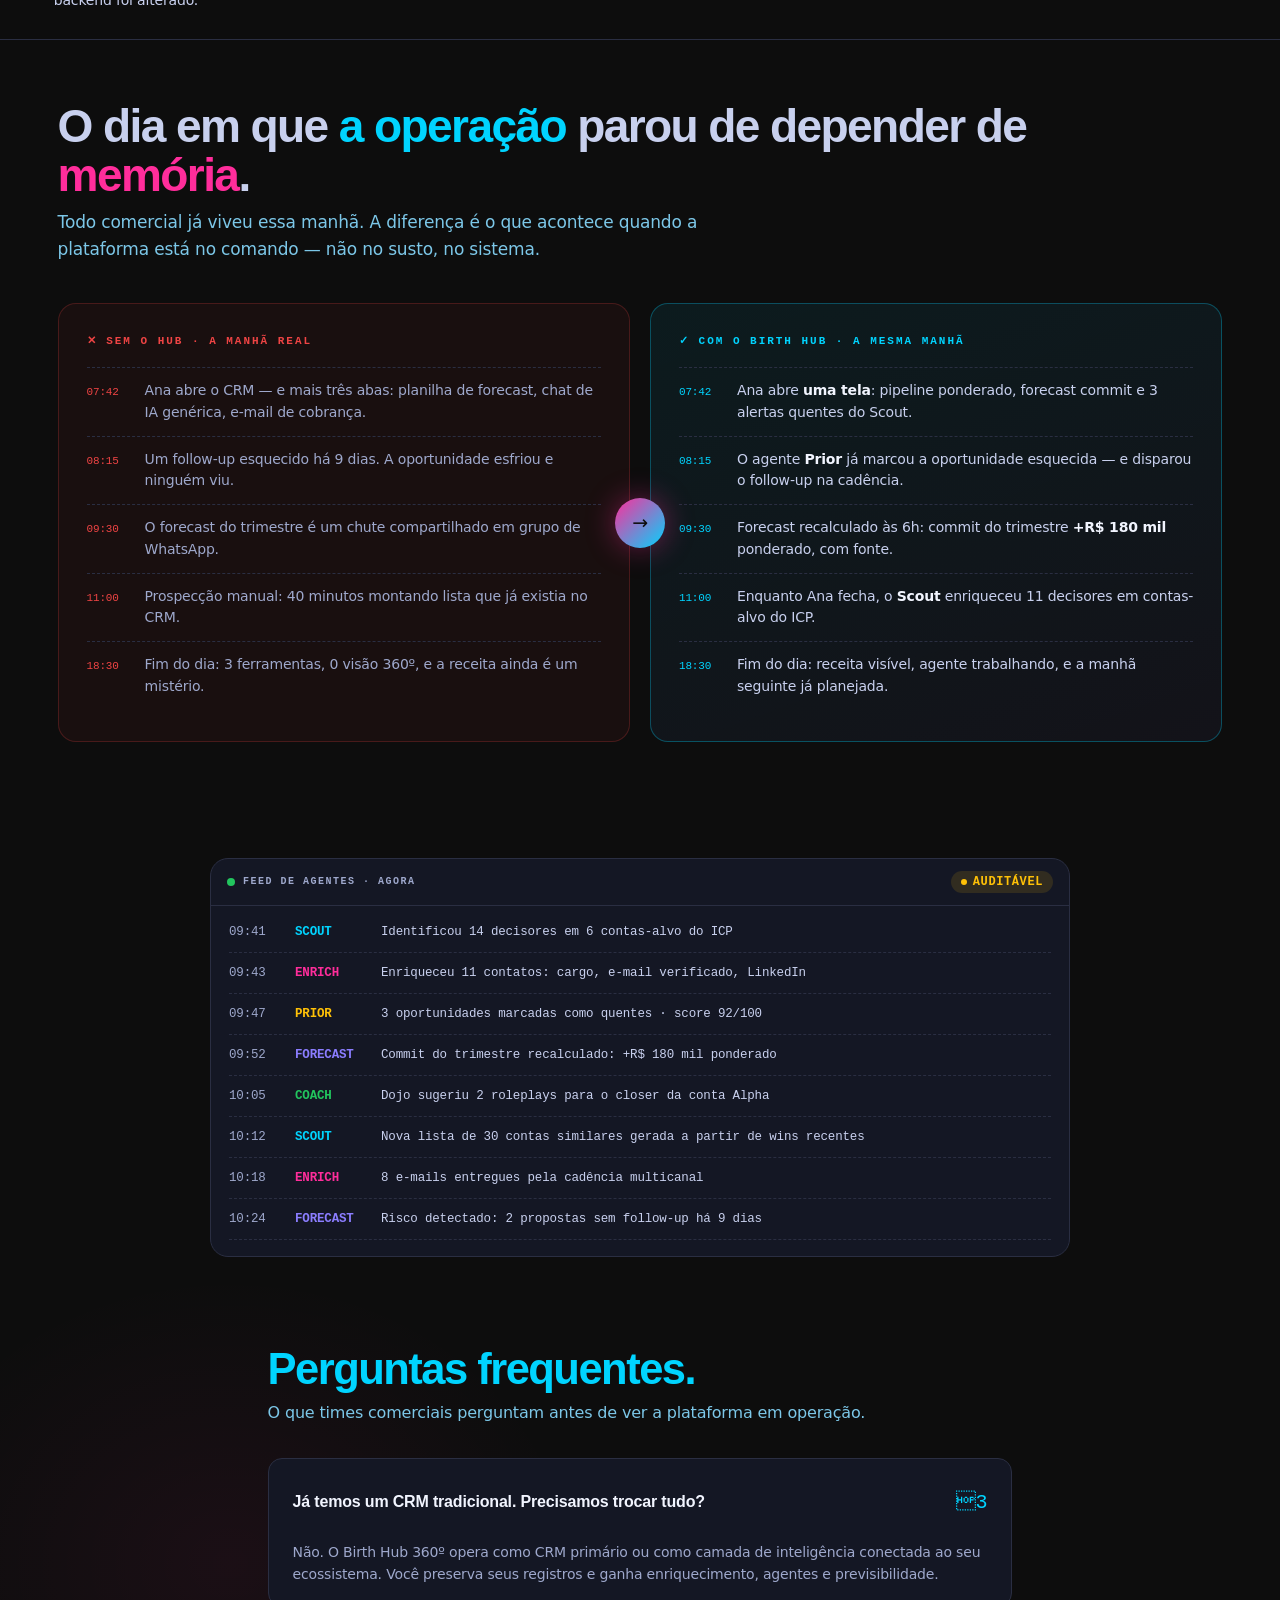
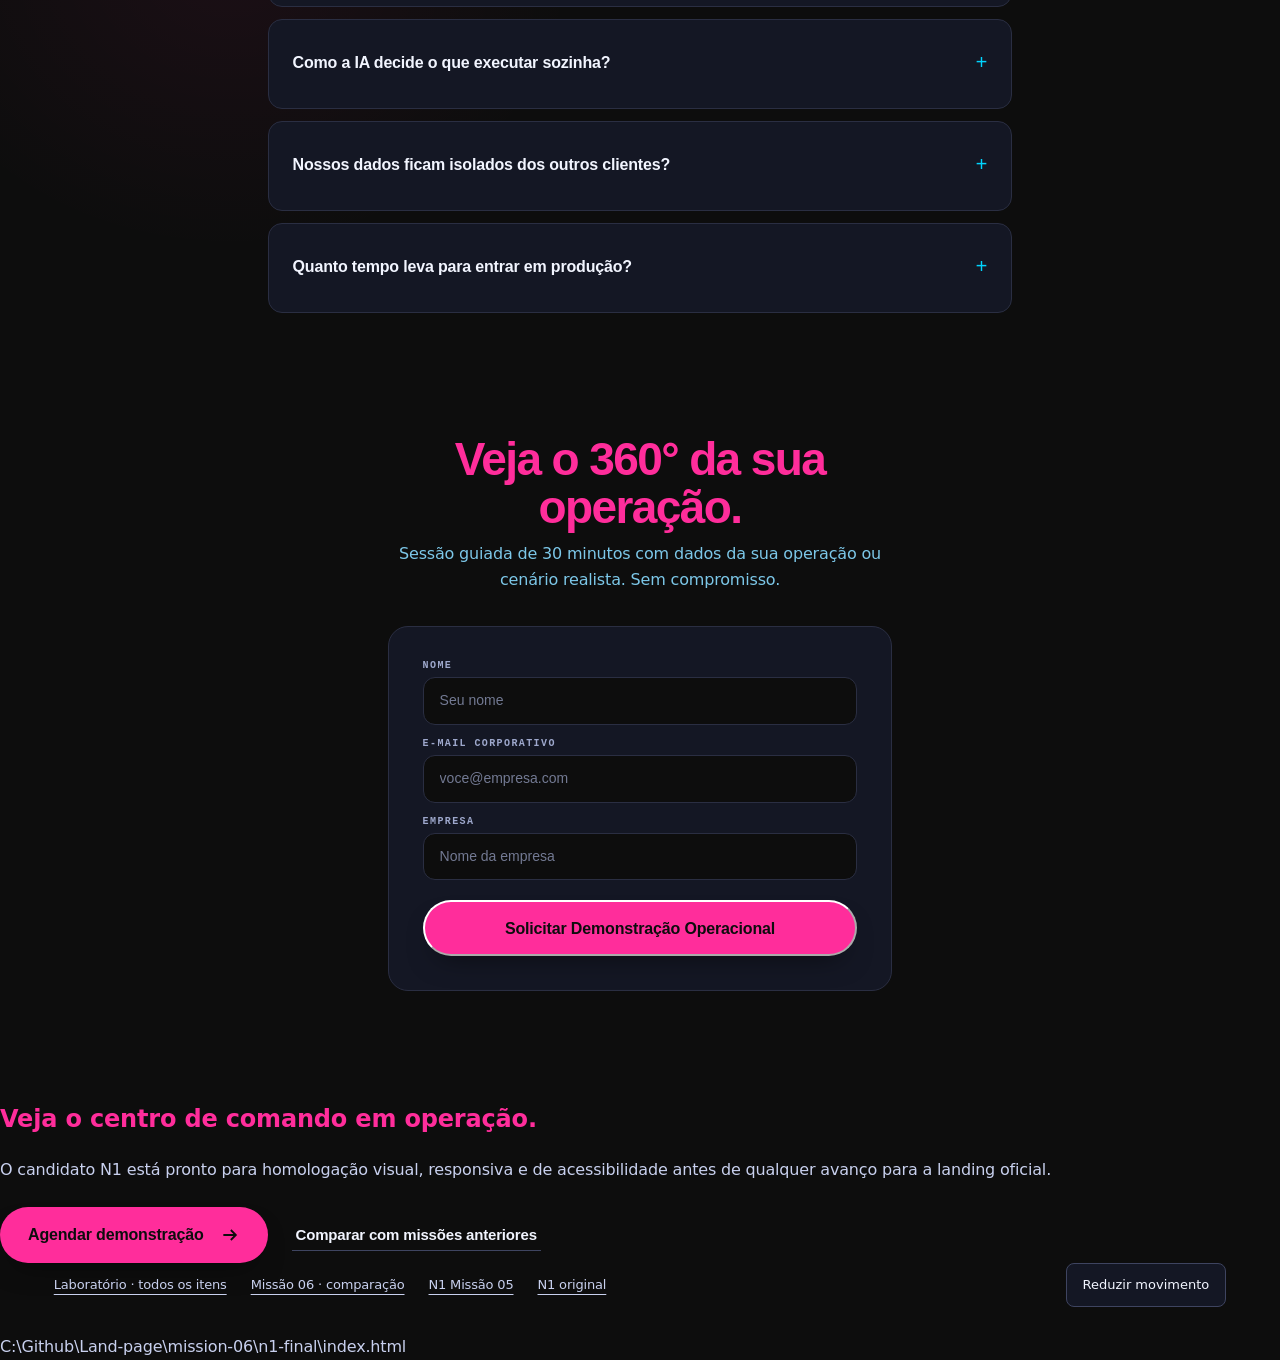
==== commit 2fd682fb: "feat(landing): expande N1 Final para landing completa com narrativa e feed de agentes - Remove codig" ====
--- a/mission-06/n1-final/index.html
+++ b/mission-06/n1-final/index.html
@@ -7,7 +7,7 @@
 <link rel="stylesheet" href="../final-candidate.css"><script src="../final-candidate.js" defer></script></head>
 <body class="n1-final"><a class="skip" href="#content">Pular para o conteúdo</a>
 <header><a class="brand" href="../../index.html" aria-label="Birth Hub 360° — Central do Laboratório"><img width="36" height="36" src="../../assets/brand/birthhub360-simbolo.svg" alt=""><span>Birth Hub <b>360°</b></span></a>
-<nav aria-label="Principal"><a class="nav-link" href="#demo-note">Demonstração</a><a class="nav-link" href="#modules">Módulos <code>11</code></a><button class="theme" type="button" aria-label="Ativar tema claro" aria-pressed="true"><svg width="20" height="20" viewBox="0 0 24 24" fill="none" stroke="currentColor" stroke-width="1.6"><circle cx="12" cy="12" r="4"/><path d="M12 1v3m0 16v3M1 12h3m16 0h3M4 4l2 2m12 12 2 2M4 20l2-2M18 6l2-2"/></svg></button></nav></header>
+<nav aria-label="Principal"><a class="nav-link" href="#demo-note">Demonstração</a><a class="nav-link" href="#modules">Módulos</a><button class="theme" type="button" aria-label="Ativar tema claro" aria-pressed="true"><svg width="20" height="20" viewBox="0 0 24 24" fill="none" stroke="currentColor" stroke-width="1.6"><circle cx="12" cy="12" r="4"/><path d="M12 1v3m0 16v3M1 12h3m16 0h3M4 4l2 2m12 12 2 2M4 20l2-2M18 6l2-2"/></svg></button></nav></header>
 <main id="content">
 <section class="hero" aria-labelledby="headline">
 <div class="hero-copy"><h1 id="headline"><span class="row r1"><span class="w">Dados</span><span class="tag">que conectam.</span></span><span class="row r2"><span class="w">Inteligência</span><span class="tag">que decide.</span></span><span class="row r3"><span class="w">Execução</span><span class="tag">que acontece.</span></span></h1>
@@ -26,21 +26,172 @@
       </div>
 <div class="orbit-bridge" aria-hidden="true"><span class="orbit-caption">VISÃO INTEGRADA · 360°</span><span class="orbit-pillars">DADOS · IA · EXECUÇÃO</span></div>
 <figure class="plate" aria-label="Demonstração ilustrativa do centro de comando">
-<div class="p-bar"><img src="../../assets/brand/birthhub360-icone.svg" width="26" height="26" alt=""><div class="p-bar-titles"><strong>Centro de comando</strong><span class="p-module-tag">P01 · HUB COMERCIAL</span></div><span class="sim">Simulação</span></div>
+<div class="p-bar"><img src="../../assets/brand/birthhub360-icone.svg" width="26" height="26" alt=""><div class="p-bar-titles"><strong>Centro de comando</strong><span class="p-module-tag">HUB COMERCIAL</span></div><span class="sim">Simulação</span></div>
 <div class="p-main">
 <div class="p-pipeline"><div class="product-context"><span>Pipeline comercial · Fluxo ativo</span><span>Etapa 03/05 · Visão 360°</span></div>
 <ol class="track" aria-label="Etapas do pipeline"><li>Prospecção</li><li>Qualificação</li><li aria-current="step">Proposta</li><li>Negociação</li><li>Fechamento</li></ol></div>
 <div class="opp-card"><div class="opp"><div class="opp-head"><span class="data-label">OPORTUNIDADE ILUSTRATIVA</span><span class="stage-pill">ETAPA ATUAL · PROPOSTA</span></div><h2>Oportunidade #1042</h2><p>Contexto unificado · CRM, IA e cadência sincronizados na operação</p></div>
 <div class="chips"><span>Reunião técnica realizada</span><span>Proposta enviada</span><span class="pending">Retorno pendente</span></div></div>
-<div class="ia"><div class="ia-head"><h3>Copiloto IA <span>Próxima ação</span></h3><span class="ia-flow">P06 · Inteligência</span></div><p>Retomar contato com o CFO e propor reunião executiva de implantação.</p><small>Recomendação ilustrativa · decisão do vendedor</small></div>
+<div class="ia"><div class="ia-head"><h3>Copiloto IA <span>Próxima ação</span></h3><span class="ia-flow">Inteligência</span></div><p>Retomar contato com o CFO e propor reunião executiva de implantação.</p><small>Recomendação ilustrativa · decisão do vendedor</small></div>
 <div class="demo-controls"><button class="replay" type="button"><svg width="14" height="14" viewBox="0 0 24 24" fill="none" stroke="currentColor" stroke-width="2.2" aria-hidden="true"><path d="M3 12a9 9 0 1 0 3-6.7L3 8"/><path d="M3 3v5h5"/></svg>Reproduzir sequência</button><span class="scene-status" role="status">Contexto → decisão → ação</span></div></div>
 <figcaption><span>Interface ilustrativa · dados simulados</span><span>11 módulos integrados</span></figcaption></figure></div>
 </section>
 <section class="principles" aria-label="Os três movimentos do produto"><article class="principle p-cyan"><span class="principle-mark" aria-hidden="true"></span><h2>Dados que conectam</h2><p>Informações de CRM, operação e relacionamento entram em uma visão única, sem depender de planilhas ou contexto fragmentado.</p></article><article class="principle p-iris"><span class="principle-mark" aria-hidden="true"></span><h2>Inteligência que decide</h2><p>O Copiloto IA transforma sinais do pipeline em próxima ação clara, mantendo a decisão final com o vendedor.</p></article><article class="principle p-gold"><span class="principle-mark" aria-hidden="true"></span><h2>Execução que acontece</h2><p>A cadência comercial organiza etapas, responsáveis e retornos para que a operação avance com previsibilidade.</p></article></section>
-<details class="modules" id="modules" open><summary><span class="summary-main"><strong>Um sistema. Onze módulos.</strong><small>8 pilares operacionais + 3 complementares</small></span><span class="summary-toggle" aria-hidden="true">Ver arquitetura</span></summary><div class="module-groups"><section class="group" aria-labelledby="pillars-title"><h3 id="pillars-title">Pilares operacionais</h3><ul class="p-rail"><li><code>P01</code><span>Hub Comercial</span></li><li><code>P02</code><span>Inteligência de Mercado</span></li><li><code>P03</code><span>Orquestração de Vendas</span></li><li><code>P04</code><span>Performance Comercial</span></li><li><code>P05</code><span>Previsibilidade Comercial</span></li><li><code>P06</code><span>Inteligência Artificial</span></li><li><code>P07</code><span>Automação &amp; Conectividade</span></li><li><code>P08</code><span>Engajamento Comercial</span></li></ul></section><section class="group group-alt" aria-labelledby="complementary-title"><h3 id="complementary-title">Complementares</h3><ul class="p-rail"><li><code>M09</code><span>Admin &amp; Operations</span></li><li><code>M10</code><span>Mobile &amp; Field Sales</span></li><li><code>M11</code><span>Social Selling</span></li></ul><p class="module-note">Arquitetura modular preservada no laboratório; nenhuma rota, autenticação ou backend foi alterado.</p></section></div></details>
+<section class="stats-band" aria-label="Números da plataforma">
+<div class="stats">
+<div class="stat"><b class="c">20+</b><span>Conectores nativos</span></div>
+<div class="stat"><b class="p">100%</b><span>Ações de IA auditadas</span></div>
+<div class="stat"><b class="g">360°</b><span>Visibilidade de receita</span></div>
+<div class="stat"><b class="i">RLS</b><span>Multi-tenancy no banco</span></div>
+</div>
+</section>
+
+<section class="dor-sec" aria-labelledby="dor-title">
+<div class="dor-h" id="dor-title">Sua operação está espalhada em órbitas separadas.</div>
+<p class="dor-sub">CRM num lugar, planilha noutro, IA solta por cima. Cada decisão sai sem o contexto que decide se ela vai funcionar.</p>
+<div class="dor-grid">
+<div class="dor-col bad">
+<div class="dor-tag">✕ Hoje · sem o Hub</div>
+<ul>
+<li>3 ferramentas que não conversam entre si</li>
+<li>Forecast em planilha, sempre atrasado</li>
+<li>IA genérica sem contexto da sua operação</li>
+<li>Decisões de pipeline no escuro</li>
+<li>Follow-ups esquecidos matam oportunidades</li>
+</ul>
+</div>
+<div class="dor-col good">
+<div class="dor-tag">✓ Com o Birth Hub 360°</div>
+<ul>
+<li>Um único dado: CRM nativo + 20+ conectores</li>
+<li>Forecast ponderado em tempo real</li>
+<li>RAG acoplado ao playbook e ao histórico</li>
+<li>Cada ação auditável, cada agente supervisionado</li>
+<li>Alertas quentes antes da oportunidade esfriar</li>
+</ul>
+</div>
+</div>
+</section>
+<section class="agents-sec" aria-labelledby="agents-title">
+<div class="agents-h" id="agents-title">Agentes que trabalham enquanto você fecha.</div>
+<p class="agents-sub">Escopo, limites e trilha de auditoria em cada um. Nada executa sem registro — e o que exige aprovação, exige humano.</p>
+<div class="agents-grid">
+<div class="agent"><div class="av" style="background:linear-gradient(135deg,#00D4FF,#8B7DFF)">SC</div><b>Scout</b><span>Prospecção ativa</span></div>
+<div class="agent"><div class="av" style="background:linear-gradient(135deg,#FF2D9B,#FFC107)">EN</div><b>Enrich</b><span>Enriquecimento</span></div>
+<div class="agent"><div class="av" style="background:linear-gradient(135deg,#8B7DFF,#00D4FF)">PR</div><b>Prior</b><span>Priorização</span></div>
+<div class="agent"><div class="av" style="background:linear-gradient(135deg,#FFC107,#FF2D9B)">FC</div><b>Forecast</b><span>Previsão</span></div>
+<div class="agent"><div class="av" style="background:linear-gradient(135deg,#00D4FF,#FF2D9B)">CO</div><b>Coach</b><span>Dojo & roleplay</span></div>
+</div>
+</section>
+
+<section class="gov-sec" aria-labelledby="gov-title">
+<div class="gov-h" id="gov-title">IA que se explica.</div>
+<p class="gov-sub">Cada recomendação carrega sua fonte, seu raciocínio e seu responsável. Governança não é camada — é arquitetura.</p>
+<div class="gov-grid">
+<div class="gov-card"><div class="ic" style="color:var(--cyan)">AU</div><h3 class="c">Trilha de auditoria</h3><p>Toda ação de agente — leitura, sugestão ou escrita — registrada com contexto, timestamp e operador humano quando aplicável.</p></div>
+<div class="gov-card"><div class="ic" style="color:var(--pink)">RL</div><h3 class="p">RLS multi-tenant</h3><p>Isolamento por tenant no PostgreSQL em cada query. Não existe caminho de código que contorne a segurança.</p></div>
+<div class="gov-card"><div class="ic" style="color:var(--gold)">LG</div><h3 class="g">LGPD nativa</h3><p>Consentimento, retenção e portabilidade como primitivos do modelo de dados, não camada posterior.</p></div>
+</div>
+</section>
+
+<section class="dojo-sec" aria-labelledby="dojo-title">
+<div class="dojo-grid">
+<div>
+<div class="dojo-h" id="dojo-title">O Dojo treina o time. A IA treina o vendedor.</div>
+<p class="dojo-sub">Roleplay com feedback contextual, matriz de objeções viva e playbook acoplado ao RAG — o closer melhora a cada sessão.</p>
+<div class="dojo-list">
+<div class="dojo-item"><span class="n">01</span><div><b>Cenários reais do seu funil</b><p>Roleplays gerados a partir das objeções e deals reais da operação.</p></div></div>
+<div class="dojo-item"><span class="n">02</span><div><b>Feedback imediato</b><p>Análise de tom, argumentação e timing com sugestões acionáveis.</p></div></div>
+<div class="dojo-item"><span class="n">03</span><div><b>Progresso mensurável</b><p>Scores por competência, evolução por vendedor e gargalos do time.</p></div></div>
+</div>
+</div>
+<div class="dojo-visual">
+<span class="dojo-score">78<small>/100 · clareza</small></span>
+<p style="margin:0 0 6px;font-size:13px;color:var(--muted)">Sessão de roleplay · Objeção: "está caro"</p>
+<div class="dojo-bar"><i></i></div>
+<div class="dojo-bar"><i style="width:64%"></i></div>
+<div class="dojo-bar"><i style="width:91%"></i></div>
+<p class="dojo-note">SCORE SIMULADO · DEMONSTRAÇÃO</p>
+</div>
+</div>
+</section>
+
+<section class="roles-sec" aria-labelledby="roles-title">
+<div class="roles-h" id="roles-title">Um valor para cada papel da operação.</div>
+<div class="roles-grid">
+<div class="role-card"><div class="who">SDR / BDR</div><h3>Encha o topo com precisão</h3><p>Listas qualificadas, enriquecimento automático e cadência que executa sozinha.</p><ul><li>Prospecção ativa com contas similares</li><li>Enriquecimento de decisores em 1 clique</li><li>Follow-ups automáticos com timing ideal</li></ul></div>
+<div class="role-card"><div class="who">Closer</div><h3>Feche com contexto total</h3><p>Cada oportunidade chega com histórico, objeções mapeadas e próxima ação sugerida.</p><ul><li>Visão 360º de cada conta</li><li>Copiloto sugere a próxima jogada</li><li>Roleplay treina as objeções difíceis</li></ul></div>
+<div class="role-card"><div class="who">Gestão / Founder</div><h3>Comande a receita</h3><p>Forecast ponderado, pipeline health e alertas quentes — sem planilha paralela.</p><ul><li>Forecast commit/best-case em tempo real</li><li>Risco detectado antes de virar perda</li><li>Trilha de auditoria de cada decisão</li></ul></div>
+</div>
+</section>
+<details class="modules" id="modules" open><summary><span class="summary-main"><strong>Um sistema. Onze módulos.</strong><small>8 pilares operacionais + 3 complementares</small></span><span class="summary-toggle" aria-hidden="true">Ver arquitetura</span></summary><div class="module-groups"><section class="group" aria-labelledby="pillars-title"><h3 id="pillars-title">Pilares operacionais</h3><ul class="p-rail"><li><span>Hub Comercial</span></li><li><span>Inteligência de Mercado</span></li><li><span>Orquestração de Vendas</span></li><li><span>Performance Comercial</span></li><li><span>Previsibilidade Comercial</span></li><li><span>Inteligência Artificial</span></li><li><span>Automação &amp; Conectividade</span></li><li><span>Engajamento Comercial</span></li></ul></section><section class="group group-alt" aria-labelledby="complementary-title"><h3 id="complementary-title">Complementares</h3><ul class="p-rail"><li><span>Admin &amp; Operations</span></li><li><span>Mobile &amp; Field Sales</span></li><li><span>Social Selling</span></li></ul><p class="module-note">Arquitetura modular preservada no laboratório; nenhuma rota, autenticação ou backend foi alterado.</p></section></div></details>
+<section class="story-sec" aria-labelledby="story-title">
+<div class="story-h" id="story-title">O dia em que <span class="c1">a operação</span> parou de depender de <span class="c2">memória</span>.</div>
+<p class="story-sub">Todo comercial já viveu essa manhã. A diferença é o que acontece quando a plataforma está no comando — não no susto, no sistema.</p>
+<div class="story-grid">
+<div class="story-col bad">
+<div class="story-tag">✕ Sem o Hub · a manhã real</div>
+<div class="beat"><span class="tm">07:42</span><p>Ana abre o CRM — e mais três abas: planilha de forecast, chat de IA genérica, e-mail de cobrança.</p></div>
+<div class="beat"><span class="tm">08:15</span><p>Um follow-up esquecido há 9 dias. A oportunidade esfriou e ninguém viu.</p></div>
+<div class="beat"><span class="tm">09:30</span><p>O forecast do trimestre é um chute compartilhado em grupo de WhatsApp.</p></div>
+<div class="beat"><span class="tm">11:00</span><p>Prospecção manual: 40 minutos montando lista que já existia no CRM.</p></div>
+<div class="beat"><span class="tm">18:30</span><p>Fim do dia: 3 ferramentas, 0 visão 360º, e a receita ainda é um mistério.</p></div>
+</div>
+<div class="story-col good">
+<div class="story-tag">✓ Com o Birth Hub · a mesma manhã</div>
+<div class="beat"><span class="tm">07:42</span><p>Ana abre <b>uma tela</b>: pipeline ponderado, forecast commit e 3 alertas quentes do Scout.</p></div>
+<div class="beat"><span class="tm">08:15</span><p>O agente <b>Prior</b> já marcou a oportunidade esquecida — e disparou o follow-up na cadência.</p></div>
+<div class="beat"><span class="tm">09:30</span><p>Forecast recalculado às 6h: commit do trimestre <b>+R$ 180 mil</b> ponderado, com fonte.</p></div>
+<div class="beat"><span class="tm">11:00</span><p>Enquanto Ana fecha, o <b>Scout</b> enriqueceu 11 decisores em contas-alvo do ICP.</p></div>
+<div class="beat"><span class="tm">18:30</span><p>Fim do dia: receita visível, agente trabalhando, e a manhã seguinte já planejada.</p></div>
+</div>
+<div class="story-arrow" aria-hidden="true">→</div>
+</div>
+</section>
+
+<section class="feed-sec" aria-label="Feed de agentes ao vivo">
+<div class="feed">
+<div class="feed-bar"><span class="live"></span><span style="font:600 10px/1 'IBM Plex Mono',monospace;color:var(--muted);letter-spacing:.15em">FEED DE AGENTES · AGORA</span><span class="sim" style="margin-left:auto">auditável</span></div>
+<div class="feed-body">
+<div class="feed-line"><span class="t">09:41</span><span class="who sc">SCOUT</span><span>Identificou 14 decisores em 6 contas-alvo do ICP</span></div>
+<div class="feed-line"><span class="t">09:43</span><span class="who en">ENRICH</span><span>Enriqueceu 11 contatos: cargo, e-mail verificado, LinkedIn</span></div>
+<div class="feed-line"><span class="t">09:47</span><span class="who pr">PRIOR</span><span>3 oportunidades marcadas como quentes · score 92/100</span></div>
+<div class="feed-line"><span class="t">09:52</span><span class="who fc">FORECAST</span><span>Commit do trimestre recalculado: +R$ 180 mil ponderado</span></div>
+<div class="feed-line"><span class="t">10:05</span><span class="who co">COACH</span><span>Dojo sugeriu 2 roleplays para o closer da conta Alpha</span></div>
+<div class="feed-line"><span class="t">10:12</span><span class="who sc">SCOUT</span><span>Nova lista de 30 contas similares gerada a partir de wins recentes</span></div>
+<div class="feed-line"><span class="t">10:18</span><span class="who en">ENRICH</span><span>8 e-mails entregues pela cadência multicanal</span></div>
+<div class="feed-line"><span class="t">10:24</span><span class="who fc">FORECAST</span><span>Risco detectado: 2 propostas sem follow-up há 9 dias</span></div>
+</div>
+</div>
+</section>
+
+<section class="faq-sec" aria-labelledby="faq-title">
+<h2 id="faq-title">Perguntas frequentes.</h2>
+<p class="sub">O que times comerciais perguntam antes de ver a plataforma em operação.</p>
+<details open><summary>Já temos um CRM tradicional. Precisamos trocar tudo?</summary><p>Não. O Birth Hub 360º opera como CRM primário ou como camada de inteligência conectada ao seu ecossistema. Você preserva seus registros e ganha enriquecimento, agentes e previsibilidade.</p></details>
+<details><summary>Como a IA decide o que executar sozinha?</summary><p>Cada agente opera dentro de um envelope de autonomia configurável: sugere, prepara ou executa conforme o risco. Ações sensíveis sempre passam por aprovação humana registrada.</p></details>
+<details><summary>Nossos dados ficam isolados dos outros clientes?</summary><p>Sim. Row-Level Security no PostgreSQL garante isolamento por tenant em cada query — não é filtro de aplicação, é garantia de banco.</p></details>
+<details><summary>Quanto tempo leva para entrar em produção?</summary><p>Conectores nativos cobrem os principais CRMs e fontes. O onboarding inclui migração assistida, playbook configurado e treinamento do time no Dojo.</p></details>
+</section>
+
+<section class="demo-sec" aria-labelledby="demo-title">
+<h2 id="demo-title">Veja o 360° da sua operação.</h2>
+<p class="sub">Sessão guiada de 30 minutos com dados da sua operação ou cenário realista. Sem compromisso.</p>
+<form class="demo-form" data-demo>
+<div class="field"><label>Nome</label><input required placeholder="Seu nome" autocomplete="name"></div>
+<div class="field"><label>E-mail corporativo</label><input type="email" required placeholder="voce@empresa.com" autocomplete="email"></div>
+<div class="field"><label>Empresa</label><input required placeholder="Nome da empresa" autocomplete="organization"></div>
+<button class="primary" type="submit">Solicitar Demonstração Operacional</button>
+</form>
+</section>
 <section class="closing" aria-labelledby="closing-title"><div><h2 id="closing-title">Veja o centro de comando em operação.</h2><p>O candidato N1 está pronto para homologação visual, responsiva e de acessibilidade antes de qualquer avanço para a landing oficial.</p></div><div class="acts"><a class="primary" href="#demo-note">Agendar demonstração <svg width="20" height="20" viewBox="0 0 24 24" fill="none" stroke="currentColor" stroke-width="2.2"><path d="M4 12h15M13 6l6 6-6 6"/></svg></a><a class="secondary" href="../compare.html">Comparar com missões anteriores</a></div></section>
 </main>
 <footer><a href="../../index.html">Laboratório · todos os itens</a><a href="../compare.html">Missão 06 · comparação</a><a href="../../mission-05/n1/index.html">N1 Missão 05</a><a href="../../concept-n1/index.html">N1 original</a><button class="motion" type="button" aria-pressed="false">Reduzir movimento</button></footer>
+<script>
+document.querySelectorAll('form[data-demo]').forEach(f=>f.addEventListener('submit',e=>{
+ e.preventDefault();const b=f.querySelector('button[type=submit]');
+ b.textContent='Recebido — retornamos em 1 dia útil';b.disabled=true;}));
+</script>
 </body></html>
 </file_path>
 C:\Github\Land-page\mission-06\n1-final\index.html
--- a/mission-06/final-candidate.css
+++ b/mission-06/final-candidate.css
@@ -1,331 +1,1687 @@
 /* impeccable-disable overused-font */
-/* Birth Hub 360° — N1 Final Candidate · Neon Editorial Cinematic
-   Identidade neon oficial preservada: Ciano para dados, Íris para inteligência,
-   Dourado para execução e Rosa para conversão. Superfícies editoriais, hairlines
-   de precisão e demonstração do produto sempre rotulada como simulação. */
-@font-face{font-family:Sora;src:url('../assets/fonts/sora-latin.woff2') format('woff2');font-weight:100 800;font-display:swap}
-@font-face{font-family:Inter;src:url('../assets/fonts/inter-latin.woff2') format('woff2');font-weight:100 900;font-display:swap}
-@font-face{font-family:'IBM Plex Mono';src:url('../assets/fonts/ibm-plex-mono-400.ttf') format('truetype');font-weight:400;font-display:swap}
-@font-face{font-family:'IBM Plex Mono';src:url('../assets/fonts/ibm-plex-mono-500.ttf') format('truetype');font-weight:500;font-display:swap}
-@font-face{font-family:'IBM Plex Mono';src:url('../assets/fonts/ibm-plex-mono-600.ttf') format('truetype');font-weight:600;font-display:swap}
-
-:root{
-  --cyan:#00D4FF;--pink:#FF2D9B;--gold:#FFC107;--iris:#8B7DFF;--ok:#22C55E;
-  --bg:#0D0D0D;--bg-elevated:#10131E;--surface:#12151F;--surface-2:#171B29;
-  --text:#C8D0EE;--strong:#F2F5FF;--muted:#9EA8CC;--faint:#7880A0;
-  --line:rgba(200,208,238,.14);--line-strong:rgba(200,208,238,.24);
-  --panel:#10131E;--panel-band:#151928;--panel-line:#2A3048;--panel-line-soft:#22263C;
-  --panel-text:#C8D0EE;--panel-strong:#F2F5FF;--panel-muted:#A6B1D8;
-  --atmo-cyan:rgba(0,212,255,.10);--atmo-iris:rgba(139,125,255,.13);--atmo-pink:rgba(255,45,155,.055);
-  --code-cyan:#8FE9FF;--code-iris:#B4AAFF;--code-gold:#FFD666;
-  --ease:cubic-bezier(.16,1,.3,1);--ease-io:cubic-bezier(.65,0,.35,1);
-  color-scheme:dark;
-}
-html[data-theme="light"]{
-  --bg:#F4F7FB;--bg-elevated:#E9EFF8;--surface:#FFFFFF;--surface-2:#EFF4FB;
-  --text:#33406A;--strong:#19234A;--muted:#4E5B85;--faint:#66739F;
-  --line:rgba(30,45,110,.14);--line-strong:rgba(30,45,110,.24);
-  --panel:#10131E;--panel-band:#151928;--panel-line:#333954;--panel-line-soft:#252A40;
-  --panel-text:#C8D0EE;--panel-strong:#F2F5FF;--panel-muted:#A6B1D8;
-  --atmo-cyan:rgba(0,212,255,.11);--atmo-iris:rgba(139,125,255,.13);--atmo-pink:rgba(255,45,155,.055);
-  --code-cyan:#02648F;--code-iris:#4638B8;--code-gold:#6E4B00;
-  color-scheme:light;
-}
-*{box-sizing:border-box}
-html{scrollbar-color:var(--iris) var(--bg);scroll-padding-top:24px;scroll-behavior:smooth}
-body{
-  margin:0;background-color:var(--bg);color:var(--text);
+/* Birth Hub 360° — Missão 06 · N1 Final Candidate (Neon Editorial Cinematic)
+   Folha de estilo isolada no laboratório. Preserva a identidade neon oficial (#00D4FF, #FF2D9B, #FFC107, #8B7DFF),
+   elimina as três placas pretas brutas do Light Mode com superfície cromática editorial em camadas,
+   integra o anel 360° nas 4 cores oficiais e eleva o Centro de Comando. */
+@font-face {
+  font-family: Sora;
+  src: url('../assets/fonts/sora-latin.woff2') format('woff2');
+  font-weight: 100 800;
+  font-display: swap;
+}
+@font-face {
+  font-family: Inter;
+  src: url('../assets/fonts/inter-latin.woff2') format('woff2');
+  font-weight: 100 900;
+  font-display: swap;
+}
+@font-face {
+  font-family: 'IBM Plex Mono';
+  src: url('../assets/fonts/ibm-plex-mono-400.ttf') format('truetype');
+  font-weight: 400;
+  font-display: swap;
+}
+@font-face {
+  font-family: 'IBM Plex Mono';
+  src: url('../assets/fonts/ibm-plex-mono-500.ttf') format('truetype');
+  font-weight: 500;
+  font-display: swap;
+}
+@font-face {
+  font-family: 'IBM Plex Mono';
+  src: url('../assets/fonts/ibm-plex-mono-600.ttf') format('truetype');
+  font-weight: 600;
+  font-display: swap;
+}
+
+:root {
+  /* Paleta Neon Oficial Obrigatória */
+  --cyan: #00D4FF;
+  --pink: #FF2D9B;
+  --gold: #FFC107;
+  --iris: #8B7DFF;
+  --ok: #22C55E;
+
+  /* Superfícies e Tipografia — Dark Mode Oficial (#0D0D0D, sem branco/preto puro nos títulos) */
+  --bg: #0D0D0D;
+  --bg-elevated: #141724;
+  --text: #C8D0EE;
+  --strong: #F2F5FF;
+  --muted: #9EA8CC;
+  --rule: #2A2E42;
+  --rule-strong: #3E4460;
+  --tick: #7880A0;
+  --atmo-cyan: rgba(0, 212, 255, 0.10);
+  --atmo-iris: rgba(139, 125, 255, 0.12);
+  --atmo-pink: rgba(255, 45, 155, 0.06);
+
+  /* Superfície do Centro de Comando */
+  --p-bg: #10131E;
+  --p-band: #151928;
+  --p-border: #333954;
+  --p-border-subtle: #252A40;
+  --p-strong: #F2F5FF;
+  --p-text: #C8D0EE;
+  --p-muted: #A6B1D8;
+
+  --ease: cubic-bezier(0.16, 1, 0.3, 1);
+  --ease-io: cubic-bezier(0.65, 0, 0.35, 1);
+  color-scheme: dark;
+}
+
+html[data-theme="light"] {
+  /* Superfícies e Tipografia — Light Mode Oficial (#F4F7FB, sem preto puro #000000) */
+  --bg: #F4F7FB;
+  --bg-elevated: #E8EEF8;
+  --text: #33406A;
+  --strong: #19234A;
+  --muted: #4E5B85;
+  --rule: #CBD3E8;
+  --rule-strong: #B0BCD9;
+  --tick: #58638A;
+  --atmo-cyan: rgba(0, 212, 255, 0.11);
+  --atmo-iris: rgba(139, 125, 255, 0.12);
+  --atmo-pink: rgba(255, 45, 155, 0.06);
+  color-scheme: light;
+}
+
+* {
+  box-sizing: border-box;
+}
+
+html {
+  scrollbar-color: var(--iris) var(--bg);
+  scroll-padding-top: 24px;
+}
+
+body {
+  margin: 0;
+  background-color: var(--bg);
   background-image:
-    radial-gradient(52vw 46vw at 82% 22%,var(--atmo-iris),transparent 68%),
-    radial-gradient(40vw 36vw at 14% 18%,var(--atmo-cyan),transparent 72%),
-    radial-gradient(38vw 32vw at 16% 86%,var(--atmo-pink),transparent 75%);
-  background-repeat:no-repeat;
-  font:400 16px/1.55 Inter,system-ui,sans-serif;font-feature-settings:"cv05","cv11","ss01";
-  letter-spacing:-.011em;overflow-x:hidden;
-}
-button,a{-webkit-tap-highlight-color:transparent}
-button{font:inherit;cursor:pointer}
-a{color:inherit;text-underline-offset:5px}
-p{text-wrap:pretty}
-button:active,.primary:active{transform:scale(.98)}
-:focus-visible{outline:3px solid var(--iris);outline-offset:4px}
-::selection{background:var(--pink);color:#0D0D0D}
-.skip{position:absolute;top:-100px;left:20px;background:var(--panel);color:var(--panel-strong);padding:12px 16px;border-radius:10px;border:1px solid var(--cyan);z-index:30;text-decoration:none;font-weight:600}
-.skip:focus{top:12px}
-
-/* Header editorial */
-header{height:76px;max-width:1440px;margin:0 auto;padding:0 4.5%;display:flex;align-items:center;justify-content:space-between;border-bottom:1px solid var(--line);position:relative;z-index:10}
-.brand{display:inline-flex;align-items:center;gap:12px;min-height:44px;text-decoration:none;font:700 18px/1.2 Sora,sans-serif;letter-spacing:-.02em;color:var(--strong)}
-.brand img{display:block;width:36px;height:36px}
-.brand b{color:var(--pink);font-weight:800}
-html[data-theme="light"] .brand b{color:#B81160}
-header nav{display:flex;align-items:center;gap:14px}
-.nav-link{display:inline-flex;align-items:center;gap:8px;min-height:44px;padding:8px 12px;text-decoration:none;font:500 14px/1.2 Inter,sans-serif;color:var(--text);border-radius:999px;transition:color .2s var(--ease),background-color .2s var(--ease)}
-.nav-link code{font:600 12px/1 'IBM Plex Mono',monospace;color:var(--code-iris);background:rgba(139,125,255,.14);padding:4px 7px;border-radius:999px}
-html[data-theme="light"] .nav-link code{color:#4838C2;background:rgba(139,125,255,.16)}
-.nav-link:hover{color:var(--strong);background:rgba(139,125,255,.08)}
-.theme{display:grid;place-items:center;width:44px;height:44px;color:var(--strong);background:var(--surface);border:1px solid var(--line-strong);border-radius:50%;transition:border-color .2s var(--ease),transform .2s var(--ease)}
-.theme:hover{border-color:var(--iris)}
-
-/* Hero */
-.hero{position:relative;max-width:1440px;margin:0 auto;padding:42px 4.5% 58px;min-height:780px;display:grid;grid-template-columns:minmax(0,1.02fr) minmax(470px,.98fr);column-gap:52px;align-items:center}
-.hero-copy{min-width:0;position:relative;z-index:3}
-h1{margin:0;font:800 48px/0.94 Sora,sans-serif;letter-spacing:-.045em;display:flex;flex-direction:column}
-.row{display:flex;flex-wrap:nowrap;align-items:baseline;justify-content:space-between;gap:16px;width:100%;max-width:660px;padding:5px 0 12px;border-bottom:1px solid var(--line);position:relative}
-.row:last-child{border-bottom:none}
-.r1{--word:var(--cyan)}.r2{--word:var(--iris)}.r3{--word:var(--gold)}
-.w{display:inline-block;white-space:nowrap;color:var(--word);position:relative;letter-spacing:-.045em;line-height:.92}
-.r1 .w{font-size:clamp(58px,7.4vw,118px)}
-.r2 .w{font-size:clamp(39px,4.7vw,72px)}
-.r3 .w{font-size:clamp(49px,5.9vw,94px);text-decoration:underline;text-decoration-color:var(--gold);text-decoration-thickness:4px;text-underline-offset:8px;text-decoration-skip-ink:auto}
-.tag{font:600 clamp(15px,1.1vw,18px)/1.25 Sora,sans-serif;letter-spacing:-.02em;color:var(--word);white-space:nowrap;display:inline-flex;align-items:center;gap:7px;margin-left:auto}
-.tag::before{content:'';width:6px;height:6px;border-radius:50%;background:currentColor;flex:none}
-
-/* Light mode: o título vira uma capa editorial escura dentro do papel claro */
-html[data-theme="light"] h1{
-  background-color:#0D1222;background-image:
-    radial-gradient(68% 58% at 18% 14%,rgba(0,212,255,.10),transparent 68%),
-    radial-gradient(68% 58% at 52% 54%,rgba(139,125,255,.10),transparent 68%),
-    radial-gradient(68% 58% at 26% 90%,rgba(255,193,7,.08),transparent 68%),
-    linear-gradient(155deg,#0B101E 0%,#12172A 55%,#151424 100%);
-  border:1px solid #2B3454;border-radius:24px;padding:18px 26px 22px;
-  box-shadow:0 28px 56px -24px rgba(13,18,34,.42),0 8px 18px -10px rgba(13,18,34,.20);
-  max-width:690px;
-}
-html[data-theme="light"] .row{max-width:100%;padding:8px 0 13px;border-bottom-color:rgba(200,208,238,.13)}
-html[data-theme="light"] .row:first-child{padding-top:2px}
-html[data-theme="light"] .row:last-child{border-bottom:none;padding-bottom:5px}
-html[data-theme="light"] .tag{background:rgba(255,255,255,.055);border:1px solid rgba(200,208,238,.17);padding:5px 12px;border-radius:999px;font-size:clamp(14px,1.02vw,16px)}
-html[data-theme="light"] .r1 .tag{color:#8FE9FF}
-html[data-theme="light"] .r2 .tag{color:#C7BEFF}
-html[data-theme="light"] .r3 .tag{color:#FFD666}
-
-.lead{max-width:56ch;margin:24px 0 0;font-size:clamp(16px,1.12vw,18px);line-height:1.58;color:var(--text);text-wrap:pretty}
-.lead strong{color:var(--strong);font-weight:700}
-.hl-role{color:var(--strong);font-weight:600;text-decoration:underline;text-decoration-color:var(--iris);text-decoration-thickness:2px;text-underline-offset:4px}
-.acts{display:flex;flex-wrap:wrap;align-items:center;gap:14px 24px;margin-top:26px}
-.primary{min-height:56px;display:inline-flex;align-items:center;justify-content:center;gap:16px;padding:14px 28px;background:var(--pink);color:#0D0D0D;font:700 16px/1.2 Sora,sans-serif;letter-spacing:-.01em;text-decoration:none;border-radius:999px;box-shadow:0 16px 30px -16px rgba(0,0,0,.58);transition:transform .22s var(--ease),box-shadow .22s var(--ease)}
-.primary:hover{transform:translateY(-2px);box-shadow:0 22px 36px -16px rgba(0,0,0,.72)}
-.primary svg{transition:transform .22s var(--ease);flex:none}
-.primary:hover svg{transform:translateX(4px)}
-.secondary{display:inline-flex;align-items:center;gap:8px;min-height:44px;padding:8px 4px 10px;font:600 15px/1.2 Inter,sans-serif;color:var(--strong);text-decoration:none;border-bottom:1px solid var(--line-strong);transition:border-color .2s var(--ease),color .2s var(--ease)}
-.secondary:hover{border-color:var(--pink);color:var(--strong)}
-.demo-note{font:400 12px/1.45 'IBM Plex Mono',monospace;color:var(--muted);max-width:56ch;margin:16px 0 0;display:flex;align-items:center;gap:8px}
-.demo-note::before{content:'';width:6px;height:6px;border-radius:50%;background:var(--gold);flex:none}
-.demo-note:target{outline:2px solid var(--iris);outline-offset:6px;color:var(--strong);border-radius:8px}
-
-/* Stage do produto */
-.stagewrap{position:relative;min-width:0;padding-top:72px;isolation:isolate}
-.orbit{position:absolute;width:330px;height:330px;right:-14px;top:-44px;z-index:-1;pointer-events:none}
-.orbit svg{display:block;width:100%;height:100%;overflow:visible}
-.o-arc{fill:none;stroke:url(#rg);stroke-width:3.5;stroke-linecap:round;stroke-dasharray:1;stroke-dashoffset:0}
-.o-inner{fill:none;stroke:var(--faint);stroke-width:1;stroke-dasharray:4 8;opacity:.48}
-.o-dot{fill:var(--pink)}.o-node-cyan{fill:var(--cyan)}.o-node-gold{fill:var(--gold)}
-.o-lbl{fill:var(--strong);font:600 12px 'IBM Plex Mono',monospace;letter-spacing:.18em}
-.orbit-bridge{display:flex;align-items:center;justify-content:space-between;gap:14px;margin-bottom:10px;padding:8px 14px;border-radius:999px;background:var(--panel-band);border:1px solid var(--panel-line);color:var(--panel-text);font:500 12px/1.2 'IBM Plex Mono',monospace;letter-spacing:.04em;width:fit-content;max-width:100%;box-shadow:0 12px 24px -14px rgba(0,0,0,.55)}
-.orbit-caption{display:inline-flex;align-items:center;gap:8px;color:var(--cyan);font-weight:600}
-.orbit-caption::before{content:'';width:7px;height:7px;border-radius:50%;background:var(--cyan);flex:none}
-.orbit-pillars{color:var(--panel-muted);white-space:nowrap}
-.plate{position:relative;margin:0;background-color:var(--panel);background-image:linear-gradient(165deg,rgba(255,255,255,.025) 0%,transparent 42%),linear-gradient(165deg,#12151F 0%,#0C0F18 100%);border:1px solid var(--panel-line);border-top:1px solid rgba(0,212,255,.55);border-radius:20px;color:var(--panel-text);box-shadow:0 34px 64px -30px rgba(0,0,0,.78),0 0 0 1px rgba(255,255,255,.02) inset;overflow:hidden}
-html[data-theme="light"] .plate{box-shadow:0 34px 64px -28px rgba(19,25,48,.46),0 12px 24px -12px rgba(19,25,48,.22)}
-.p-bar{display:flex;align-items:center;gap:10px;padding:15px 20px;background:var(--panel-band);border-bottom:1px solid var(--panel-line-soft)}
-.p-bar img{width:26px;height:26px;flex:none}
-.p-bar-titles{display:flex;align-items:center;gap:10px;min-width:0;flex-wrap:wrap}
-.p-bar strong{font:600 15px/1.2 Sora,sans-serif;color:var(--panel-strong);letter-spacing:-.01em}
-.p-module-tag{font:500 12px/1 'IBM Plex Mono',monospace;color:var(--cyan);background:rgba(0,212,255,.12);padding:4px 8px;border-radius:6px}
-.sim{margin-left:auto;display:inline-flex;align-items:center;gap:6px;font:600 12px/1 'IBM Plex Mono',monospace;color:var(--gold);background:rgba(255,193,7,.12);padding:5px 10px;border-radius:999px;text-transform:uppercase;letter-spacing:.05em;flex:none}
-.sim::before{content:'';width:6px;height:6px;border-radius:50%;background:var(--gold)}
-.p-main{display:flex;flex-direction:column}
-.p-pipeline{padding:17px 20px 19px;border-bottom:1px solid var(--panel-line-soft)}
-.product-context{display:flex;justify-content:space-between;align-items:center;gap:8px;font:500 12px/1.3 'IBM Plex Mono',monospace;color:var(--panel-muted);margin-bottom:14px}
-.product-context span:last-child{color:var(--cyan)}
-.track{display:grid;grid-template-columns:repeat(5,minmax(0,1fr));padding:0;margin:0;list-style:none;font:500 12px/1.35 'IBM Plex Mono',monospace;color:var(--panel-muted);position:relative}
-.track li{position:relative;padding-top:20px;letter-spacing:-.03em;white-space:nowrap}
-.track li::before{content:'';position:absolute;top:5px;left:0;width:100%;height:2px;background:#323750}
-.track li:last-child::before{width:10px}
-.track li::after{content:'';position:absolute;top:0;left:0;width:11px;height:11px;border-radius:50%;background:var(--panel);border:2px solid #6E789E;transition:transform .3s var(--ease),background-color .3s var(--ease)}
-.track li:nth-child(-n+2){color:var(--panel-text)}
-.track li:nth-child(-n+2)::before{background:linear-gradient(90deg,var(--cyan),var(--iris))}
-.track li:nth-child(-n+2)::after{background:var(--cyan);border-color:var(--cyan)}
-.track [aria-current="step"]{color:var(--panel-strong);font-weight:600}
-.track [aria-current="step"]::after{background:var(--iris);border-color:var(--panel-strong);transform:scale(1.18)}
-.opp-card{padding:17px 20px 19px;border-bottom:1px solid var(--panel-line-soft)}
-.opp-head{display:flex;align-items:center;justify-content:space-between;gap:8px;flex-wrap:wrap;margin-bottom:7px}
-.data-label{font:500 12px/1.2 'IBM Plex Mono',monospace;letter-spacing:.08em;color:var(--panel-muted)}
-.stage-pill{font:600 12px/1 'IBM Plex Mono',monospace;color:var(--cyan);background:rgba(0,212,255,.12);padding:4px 9px;border-radius:999px}
-.opp h2{font:700 26px/1.2 Sora,sans-serif;letter-spacing:-.03em;margin:4px 0;color:var(--cyan)}
-.opp p{font:400 13px/1.45 'IBM Plex Mono',monospace;margin:0;color:var(--panel-text)}
-.chips{display:flex;gap:8px;flex-wrap:wrap;margin-top:13px}
-.chips span{display:inline-flex;align-items:center;gap:7px;font:500 12px/1.2 Inter,sans-serif;color:var(--panel-strong);background:var(--panel-band);padding:6px 11px;border-radius:999px}
-.chips span::before{content:'';width:6px;height:6px;border-radius:50%;background:var(--cyan);flex:none}
-.chips span:nth-child(2)::before{background:var(--iris)}
-.chips .pending{color:var(--gold);background:rgba(255,193,7,.12)}
-.chips .pending::before{background:var(--gold)}
-.ia{padding:17px 20px;background-color:#151928;background-image:linear-gradient(160deg,rgba(139,125,255,.15) 0%,rgba(21,25,40,.66) 76%);border-bottom:1px solid var(--panel-line-soft)}
-.ia-head{display:flex;align-items:center;justify-content:space-between;gap:8px;flex-wrap:wrap;margin-bottom:9px}
-.ia h3{margin:0;font:600 16px/1.25 Sora,sans-serif;color:#C7BEFF;display:inline-flex;align-items:center;gap:8px}
-.ia h3::before{content:'';width:8px;height:8px;border-radius:2px;transform:rotate(45deg);background:var(--iris);flex:none}
-.ia h3 span{font:500 12px/1 'IBM Plex Mono',monospace;color:var(--panel-strong);background:rgba(139,125,255,.22);padding:4px 8px;border-radius:999px;margin-left:4px}
-.ia-flow{font:500 12px/1 'IBM Plex Mono',monospace;color:var(--cyan)}
-.ia p{font:600 15px/1.45 Inter,sans-serif;margin:0 0 8px;color:var(--panel-strong)}
-.ia small{display:block;font:400 12px/1.35 'IBM Plex Mono',monospace;color:var(--panel-muted)}
-.demo-controls{display:flex;align-items:center;justify-content:space-between;gap:12px;padding:13px 20px}
-.replay{display:inline-flex;align-items:center;gap:8px;border:1px solid #4E5675;background:var(--panel-band);border-radius:9px;color:var(--panel-strong);min-height:44px;padding:8px 14px;font:600 12px/1.2 Inter,sans-serif;transition:border-color .2s var(--ease),background-color .2s var(--ease),color .2s var(--ease)}
-.replay:hover{border-color:var(--cyan);color:var(--cyan);background:rgba(0,212,255,.08)}
-.scene-status{font:500 12px/1.35 'IBM Plex Mono',monospace;color:var(--panel-muted);text-align:right}
-.plate figcaption{padding:11px 20px;font:400 12px/1.35 'IBM Plex Mono',monospace;background:#0C0E17;border-top:1px solid var(--panel-line-soft);color:var(--panel-muted);display:flex;justify-content:space-between;gap:12px;flex-wrap:wrap}
-
-/* Três movimentos */
-.principles{max-width:1440px;margin:0 auto;padding:10px 4.5% 54px;display:grid;grid-template-columns:repeat(3,minmax(0,1fr));gap:0 44px}
-.principle{padding:26px 0 8px;border-top:1px solid var(--line)}
-.principle-mark{display:block;width:34px;height:3px;border-radius:999px;margin-bottom:18px}
-.p-cyan .principle-mark{background:var(--cyan)}
-.p-iris .principle-mark{background:var(--iris)}
-.p-gold .principle-mark{background:var(--gold)}
-.principle h2{margin:0;font:700 30px/1.12 Sora,sans-serif;letter-spacing:-.035em;color:var(--strong)}
-.principle p{margin:12px 0 0;max-width:38ch;font-size:15px;line-height:1.55;color:var(--muted)}
-
-/* Arquitetura dos módulos */
-.modules{max-width:1440px;margin:0 auto;padding:6px 4.5% 58px}
-.modules summary{cursor:pointer;list-style:none;display:flex;align-items:center;justify-content:space-between;gap:18px;padding:18px 0;border-top:1px solid var(--line);border-bottom:1px solid var(--line);min-height:64px}
-.modules summary::-webkit-details-marker{display:none}
-.summary-main{display:flex;flex-direction:column;gap:4px;min-width:0}
-.summary-main strong{font:700 clamp(22px,2.2vw,32px)/1.1 Sora,sans-serif;letter-spacing:-.035em;color:var(--strong)}
-.summary-main small{font:500 12px/1.3 'IBM Plex Mono',monospace;color:var(--muted)}
-.summary-toggle{position:relative;flex:none;display:inline-flex;align-items:center;min-height:44px;padding:0 4px 0 22px;font:600 13px/1 Inter,sans-serif;color:var(--strong)}
-.summary-toggle::before,.summary-toggle::after{content:'';position:absolute;left:2px;top:50%;width:12px;height:2px;background:var(--iris);transform:translateY(-50%)}
-.summary-toggle::after{transform:translateY(-50%) rotate(90deg);transition:transform .25s var(--ease)}
-details[open] .summary-toggle::after{transform:translateY(-50%) rotate(0)}
-.module-groups{display:grid;grid-template-columns:1.15fr .85fr;gap:34px;padding:30px 0 8px}
-.group h3{margin:0 0 8px;font:600 13px/1.2 'IBM Plex Mono',monospace;letter-spacing:.12em;text-transform:uppercase;color:var(--muted)}
-.group-alt h3{color:var(--gold)}
-html[data-theme="light"] .group-alt h3{color:var(--code-gold)}
-.p-rail{list-style:none;padding:0;margin:0;display:grid}
-.p-rail li{display:grid;grid-template-columns:64px minmax(0,1fr);align-items:center;gap:14px;padding:13px 0;border-top:1px solid var(--line);color:var(--strong);font:500 15px/1.25 Inter,sans-serif}
-.p-rail li:last-child{border-bottom:1px solid var(--line)}
-.p-rail code{font:600 12px/1 'IBM Plex Mono',monospace;color:var(--code-cyan);background:rgba(0,212,255,.11);padding:6px 8px;border-radius:7px;text-align:center}
-.group-alt .p-rail code{color:var(--code-gold);background:rgba(255,193,7,.11)}
-.module-note{margin:18px 0 0;max-width:48ch;font-size:13px;line-height:1.5;color:var(--muted)}
-
-/* Fechamento */
-.closing{max-width:1440px;margin:0 auto 34px;padding:0 4.5%}
-.closing>div:first-child{max-width:760px}
-.closing h2{margin:0;font:800 58px/.98 Sora,sans-serif;letter-spacing:-.045em;color:var(--strong);text-wrap:balance}
-.closing p{margin:18px 0 0;max-width:62ch;color:var(--muted);font-size:16px}
-.closing .acts{margin-top:28px}
-.closing{display:grid;grid-template-columns:minmax(0,1fr) auto;gap:34px;align-items:end;padding:44px 4.5%;border-top:1px solid var(--line);border-bottom:1px solid var(--line);background:linear-gradient(120deg,rgba(0,212,255,.055),rgba(139,125,255,.07) 52%,rgba(255,193,7,.045))}
-.closing .acts{margin-top:0;justify-content:flex-end}
-
-/* Footer */
-footer{max-width:1440px;margin:0 auto 30px;padding:0 4.5%;display:flex;align-items:center;gap:14px 24px;flex-wrap:wrap;font-size:13px}
-footer a{min-height:44px;display:inline-flex;align-items:center;font-weight:500;color:var(--muted)}
-footer a:hover{color:var(--strong)}
-.motion{background:var(--surface);color:var(--strong);border:1px solid var(--line-strong);padding:10px 16px;min-height:44px;border-radius:9px;font-weight:500;margin-left:auto}
-.motion:hover{border-color:var(--iris)}
-.motion[aria-pressed="true"]{border-color:var(--gold);color:var(--gold)}
-
-/* Motion cinematográfico: um momento autoral, conteúdo sempre visível no estado base */
-.playing .r1{animation:word-reveal .68s var(--ease) .02s both}
-.playing .r2{animation:word-reveal .68s var(--ease) .12s both}
-.playing .r3{animation:word-reveal .68s var(--ease) .22s both}
-.playing .lead{animation:fade-rise .65s var(--ease) .28s both}
-.playing .acts{animation:fade-rise .65s var(--ease) .36s both}
-.playing .o-ticks{transform-box:fill-box;transform-origin:center;animation:orbit-spin-in 1.15s var(--ease) .08s both}
-.playing .o-arc{animation:arc-draw 1.2s var(--ease-io) .12s both}
-.playing .o-dotg{transform-box:view-box;transform-origin:0 0;animation:dot-travel 1.2s var(--ease) .15s both}
-.playing .orbit-bridge{animation:fade-rise .6s var(--ease) .2s both}
-.playing .plate{animation:plate-enter .8s var(--ease) .16s both}
-.playing .track li:nth-child(-n+2)::before{transform-origin:left center;animation:bar-draw .7s var(--ease) .42s both}
-.playing .track [aria-current="step"]::after{animation:node-pulse .75s var(--ease) .65s both}
-.playing .opp-card{animation:context-reveal .65s var(--ease) .48s both}
-.playing .chips span:nth-child(1){animation:context-reveal .5s var(--ease) .58s both}
-.playing .chips span:nth-child(2){animation:context-reveal .5s var(--ease) .66s both}
-.playing .chips span:nth-child(3){animation:context-reveal .5s var(--ease) .74s both}
-.playing .ia{animation:ia-reveal .75s var(--ease) .78s both}
-@keyframes word-reveal{from{clip-path:inset(0 0 28% 0);transform:translateY(14px);opacity:.35}to{clip-path:inset(0);transform:none;opacity:1}}
-@keyframes bar-draw{from{transform:scaleX(0)}to{transform:scaleX(1)}}
-@keyframes fade-rise{from{opacity:.25;transform:translateY(10px)}to{opacity:1;transform:none}}
-@keyframes orbit-spin-in{from{transform:rotate(-32deg) scale(.95);opacity:.3}to{transform:none;opacity:1}}
-@keyframes arc-draw{from{stroke-dashoffset:1}to{stroke-dashoffset:0}}
-@keyframes dot-travel{from{transform:rotate(-110deg);opacity:.2}to{transform:none;opacity:1}}
-@keyframes plate-enter{from{opacity:.45;transform:translateY(18px) scale(.985)}to{opacity:1;transform:none}}
-@keyframes node-pulse{0%{transform:scale(.6)}60%{transform:scale(1.38)}100%{transform:scale(1.18)}}
-@keyframes context-reveal{from{opacity:.25;transform:translateY(8px)}to{opacity:1;transform:none}}
-@keyframes ia-reveal{from{opacity:.2;transform:translateY(10px) scale(.98)}to{opacity:1;transform:none}}
-html.reduced *,html.reduced *::before,html.reduced *::after{animation:none!important;transition:none!important}
-@media (prefers-reduced-motion:reduce){*,*::before,*::after{animation:none!important;transition:none!important;scroll-behavior:auto!important}}
-
-/* Tablet */
-@media (max-width:1100px){
-  .hero{grid-template-columns:1fr;gap:0;min-height:0;padding-top:34px;align-items:start}
-  .hero-copy{max-width:760px}
-  .stagewrap{padding-top:56px;max-width:760px;width:100%;margin-top:30px}
-  .orbit{width:250px;height:250px;top:-38px;right:4px}
-  .principles{grid-template-columns:1fr;gap:0;padding-bottom:42px}
-  .principle{padding:24px 0}
-  .module-groups{grid-template-columns:1fr;gap:26px}
-  .closing{grid-template-columns:1fr;gap:24px}
-  .closing .acts{justify-content:flex-start}
-}
-
-/* Mobile: composição própria, CTA cedo e pipeline em pílulas */
-@media (max-width:599px){
-  header{height:62px;padding:0 18px}
-  .brand{font-size:16px;gap:8px}.brand img{width:30px;height:30px}
-  header nav{gap:8px}
-  .nav-link{display:none}
-  .hero{padding:18px 18px 34px}
-  h1{gap:0}
-  .row{display:flex;flex-wrap:nowrap;align-items:baseline;justify-content:space-between;gap:8px;padding:4px 0 8px}
-  .r1 .w{font-size:clamp(44px,13.8vw,58px)}
-  .r2 .w{font-size:clamp(30px,9.2vw,40px)}
-  .r3 .w{font-size:clamp(36px,11.2vw,48px);text-decoration-thickness:3px;text-underline-offset:5px}
-  html[data-theme="light"] h1{padding:13px 16px 15px;border-radius:18px}
-  html[data-theme="light"] .row{padding:6px 0 9px}
-  html[data-theme="light"] .tag{padding:4px 9px;font-size:12px}
-  .tag{font-size:12px;line-height:1.2;gap:5px}
-  .lead{font-size:15px;line-height:1.48;margin-top:15px}
-  .acts{margin-top:17px;gap:8px;display:flex;flex-direction:column;align-items:stretch}
-  .primary{min-height:52px;font-size:15px;padding:12px 20px;width:100%}
-  .secondary{justify-content:center;min-height:44px;font-size:14px}
-  .demo-note{font-size:12px;margin-top:11px}
-  .stagewrap{margin-top:28px;padding-top:46px}
-  .orbit{width:160px;height:160px;right:0;top:-18px}
-  .orbit-bridge{padding:6px 12px;font-size:12px;margin-bottom:8px}
-  .orbit-pillars{display:none}
-  .p-bar{padding:12px 14px;gap:8px}
-  .p-bar strong{font-size:14px}.p-module-tag{display:none}
-  .p-pipeline,.opp-card,.ia{padding:14px}
-  .product-context{font-size:11px;margin-bottom:12px}
-  .track{display:flex;flex-wrap:wrap;gap:6px}
-  .track li{padding:5px 10px 5px 22px;background:var(--panel-band);border-radius:999px;font-size:12px;letter-spacing:0}
-  .track li::before{display:none}
-  .track li::after{top:50%;left:7px;width:8px;height:8px;transform:translateY(-50%)}
-  .track [aria-current="step"]{background:rgba(139,125,255,.18)}
-  .track [aria-current="step"]::after{transform:translateY(-50%) scale(1.1)}
-  .opp h2{font-size:21px}
-  .chips{gap:6px}.chips span{font-size:12px;padding:5px 10px}
-  .ia-flow{display:none}.ia p{font-size:14px}
-  .demo-controls{padding:12px 14px;flex-wrap:wrap}
-  .scene-status{text-align:left}
-  .plate figcaption{padding:10px 14px;font-size:12px}
-  .principles{padding:0 18px 38px}
-  .principle{padding:22px 0}
-  .modules{padding:4px 18px 42px}
-  .modules summary{padding:16px 0}
-  .summary-main small{font-size:11px}
-  .module-groups{padding-top:24px}
-  .p-rail li{grid-template-columns:52px minmax(0,1fr);gap:10px;padding:12px 0;font-size:14px}
-  .closing{margin:0 18px 26px;padding:32px 20px;display:block}
-  .closing h2{font-size:38px}
-  .closing .acts{margin-top:24px}
-  .closing .acts .secondary{display:none}
-  footer{padding:0 18px;gap:10px 16px}
-  .motion{margin-left:0}
-}
-
-@media (forced-colors:active){
-  .primary,.plate,.w,.tag,.modules{border:1px solid CanvasText}
-  .w,.tag,.summary-main strong,.principle h2,.closing h2{color:CanvasText}
-  .orbit,.principle-mark{display:none}
-}
+    radial-gradient(48vw 42vw at 82% 24%, var(--atmo-iris), transparent 68%),
+    radial-gradient(38vw 34vw at 14% 20%, var(--atmo-cyan), transparent 72%),
+    radial-gradient(36vw 30vw at 18% 82%, var(--atmo-pink), transparent 75%);
+  background-repeat: no-repeat;
+  color: var(--text);
+  font: 400 16px/1.55 Inter, system-ui, sans-serif;
+  font-feature-settings: "cv05", "cv11", "ss01";
+  letter-spacing: -0.011em;
+  overflow-x: hidden;
+}
+
+button, a {
+  -webkit-tap-highlight-color: transparent;
+}
+
+button {
+  font: inherit;
+  cursor: pointer;
+}
+
+a {
+  color: inherit;
+  text-underline-offset: 5px;
+}
+
+button:active, .primary:active {
+  transform: scale(0.98);
+}
+
+:focus-visible {
+  outline: 3px solid var(--iris);
+  outline-offset: 4px;
+}
+
+::selection {
+  background: var(--pink);
+  color: #0D0D0D;
+}
+
+.skip {
+  position: absolute;
+  top: -100px;
+  left: 20px;
+  background: var(--p-bg);
+  color: var(--p-strong);
+  padding: 12px 16px;
+  border-radius: 8px;
+  border: 1px solid var(--cyan);
+  z-index: 30;
+  text-decoration: none;
+  font-weight: 600;
+}
+
+.skip:focus {
+  top: 12px;
+}
+
+/* ───────── HEADER EDITORIAL ───────── */
+header {
+  height: 76px;
+  max-width: 1700px;
+  margin: 0 auto;
+  padding: 0 4.2%;
+  display: flex;
+  align-items: center;
+  justify-content: space-between;
+  border-bottom: 1px solid var(--rule);
+  position: relative;
+  z-index: 10;
+}
+
+.brand {
+  display: inline-flex;
+  align-items: center;
+  gap: 12px;
+  min-height: 44px;
+  text-decoration: none;
+  font: 700 18px/1.2 Sora, sans-serif;
+  letter-spacing: -0.02em;
+  color: var(--strong);
+}
+
+.brand img {
+  display: block;
+  width: 36px;
+  height: 36px;
+}
+
+.brand b {
+  color: var(--pink);
+  font-weight: 800;
+}
+
+html[data-theme="light"] .brand b {
+  color: #B81160;
+}
+
+header nav {
+  display: flex;
+  align-items: center;
+  gap: 18px;
+}
+
+.nav-link {
+  display: inline-flex;
+  align-items: center;
+  gap: 8px;
+  min-height: 44px;
+  padding: 8px 12px;
+  text-decoration: none;
+  font: 500 14px/1.2 Inter, sans-serif;
+  color: var(--text);
+  border-radius: 999px;
+  transition: color 0.2s var(--ease), background-color 0.2s var(--ease);
+}
+
+.nav-link code {
+  font: 600 12px/1 'IBM Plex Mono', monospace;
+  color: var(--iris);
+  background: rgba(139, 125, 255, 0.14);
+  padding: 4px 7px;
+  border-radius: 999px;
+}
+
+html[data-theme="light"] .nav-link code {
+  color: #4838C2;
+  background: rgba(139, 125, 255, 0.16);
+}
+
+.nav-link:hover {
+  color: var(--strong);
+  background: rgba(139, 125, 255, 0.08);
+}
+
+.theme {
+  display: grid;
+  place-items: center;
+  width: 44px;
+  height: 44px;
+  color: var(--strong);
+  background: var(--bg-elevated);
+  border: 1px solid var(--rule-strong);
+  border-radius: 50%;
+  transition: border-color 0.2s var(--ease), transform 0.2s var(--ease);
+}
+
+.theme:hover {
+  border-color: var(--iris);
+}
+
+/* ───────── HERO GRID ASSIMÉTRICO ───────── */
+.hero {
+  position: relative;
+  max-width: 1700px;
+  margin: 0 auto;
+  padding: 32px 4.2% 44px;
+  min-height: 760px;
+  display: grid;
+  grid-template-columns: minmax(0, 1.08fr) minmax(0, 1fr);
+  column-gap: 44px;
+  align-items: start;
+}
+
+/* ───────── COLUNA ESQUERDA: NEON EDITORIAL ───────── */
+.editorial {
+  min-width: 0;
+  position: relative;
+  z-index: 3;
+  padding-top: 4px;
+}
+
+h1 {
+  margin: 0;
+  font: 800 1rem/0.96 Sora, sans-serif;
+  letter-spacing: -0.04em;
+  display: flex;
+  flex-direction: column;
+  gap: 6px;
+}
+
+.row {
+  display: flex;
+  flex-wrap: nowrap;
+  align-items: baseline;
+  justify-content: space-between;
+  gap: 14px;
+  width: 100%;
+  max-width: 640px;
+  padding: 4px 0 10px;
+  border-bottom: 1px solid rgba(200, 208, 238, 0.10);
+  position: relative;
+}
+
+.row:last-child {
+  border-bottom: none;
+}
+
+.r1 { --word: var(--cyan); }
+.r2 { --word: var(--iris); }
+.r3 { --word: var(--gold); }
+
+.w {
+  display: inline-block;
+  white-space: nowrap;
+  color: var(--word);
+  position: relative;
+  letter-spacing: -0.04em;
+  line-height: 0.94;
+}
+
+/* Escala tipográfica monumental calibrada para alinhamento editorial sem quebra órfã */
+.r1 .w { font-size: clamp(64px, 8.2vw, 132px); }
+.r2 .w { font-size: clamp(44px, 4.9vw, 78px); }
+.r3 .w {
+  font-size: clamp(54px, 6.4vw, 102px);
+  text-decoration: underline;
+  text-decoration-color: var(--gold);
+  text-decoration-thickness: 4px;
+  text-underline-offset: 8px;
+  text-decoration-skip-ink: auto;
+}
+
+.tag {
+  font: 600 clamp(15px, 1.15vw, 18px)/1.25 Sora, sans-serif;
+  letter-spacing: -0.02em;
+  color: var(--word);
+  white-space: nowrap;
+  display: inline-flex;
+  align-items: center;
+  gap: 7px;
+  margin-left: auto;
+}
+
+.tag::before {
+  content: '';
+  width: 6px;
+  height: 6px;
+  border-radius: 50%;
+  background: var(--word);
+  flex: none;
+}
+
+/* ───────── SOLUÇÃO LIGHT MODE PRINCIPAL (N1 FINAL CANDIDATE / ALT A):
+   Estúdio Editorial Cromático em Camadas (Layered Chromatic Editorial Stage).
+   Substitui os três retângulos pretos brutos e desconectados da Missão 05 por uma
+   única superfície arquitetônica profunda (#0C1120 → #13182B) com iluminação radial
+   localizada nas 3 cores (Ciano, Íris, Dourado), filetes divisórios de precisão e
+   cápsulas sutis para as tags contextuais — preservando 100% da intensidade neon oficial. ───────── */
+html[data-theme="light"] .editorial:not(.alt-capsules) h1 {
+  background-color: #0D1222;
+  background-image:
+    radial-gradient(65% 55% at 18% 16%, rgba(0, 212, 255, 0.16), transparent 68%),
+    radial-gradient(65% 55% at 50% 52%, rgba(139, 125, 255, 0.16), transparent 68%),
+    radial-gradient(65% 55% at 28% 88%, rgba(255, 193, 7, 0.14), transparent 68%),
+    linear-gradient(155deg, #0B101E 0%, #12172A 55%, #151424 100%);
+  border: 1px solid #2B3454;
+  border-radius: 20px;
+  padding: 16px 24px 20px;
+  box-shadow:
+    0 24px 48px -22px rgba(13, 18, 34, 0.38),
+    0 6px 16px -8px rgba(13, 18, 34, 0.18);
+  gap: 0;
+  max-width: 650px;
+}
+
+html[data-theme="light"] .editorial:not(.alt-capsules) .row {
+  max-width: 100%;
+  padding: 8px 0 12px;
+  border-bottom: 1px solid rgba(200, 208, 238, 0.12);
+}
+
+html[data-theme="light"] .editorial:not(.alt-capsules) .row:first-child {
+  padding-top: 2px;
+}
+
+html[data-theme="light"] .editorial:not(.alt-capsules) .row:last-child {
+  border-bottom: none;
+  padding-bottom: 4px;
+}
+
+html[data-theme="light"] .editorial:not(.alt-capsules) .tag {
+  background: rgba(255, 255, 255, 0.05);
+  border: 1px solid rgba(200, 208, 238, 0.16);
+  padding: 5px 12px;
+  border-radius: 999px;
+  font-size: clamp(14px, 1.05vw, 16px);
+}
+
+/* ───────── ESTUDO COMPARATIVO LIGHT MODE ALTERNATIVA B (.alt-capsules):
+   Prismas Cromáticos Individualizados sob cada palavra + Tags no Papel Claro ───────── */
+html[data-theme="light"] .editorial.alt-capsules h1 {
+  gap: 10px;
+}
+
+html[data-theme="light"] .editorial.alt-capsules .row {
+  border-bottom: none;
+  padding: 0;
+  align-items: center;
+  justify-content: flex-start;
+}
+
+html[data-theme="light"] .editorial.alt-capsules .w {
+  padding: 0.06em 0.22em 0.12em;
+  border-radius: 16px;
+}
+
+html[data-theme="light"] .editorial.alt-capsules .r1 .w {
+  background: linear-gradient(135deg, #091826 0%, #0D1322 100%);
+  border: 1px solid rgba(0, 212, 255, 0.45);
+  box-shadow: 0 12px 24px -12px rgba(9, 24, 38, 0.32);
+}
+
+html[data-theme="light"] .editorial.alt-capsules .r2 .w {
+  background: linear-gradient(135deg, #13102B 0%, #0E1222 100%);
+  border: 1px solid rgba(139, 125, 255, 0.48);
+  box-shadow: 0 12px 24px -12px rgba(19, 16, 43, 0.32);
+}
+
+html[data-theme="light"] .editorial.alt-capsules .r3 .w {
+  background: linear-gradient(135deg, #1C1609 0%, #121320 100%);
+  border: 1px solid rgba(255, 193, 7, 0.48);
+  box-shadow: 0 12px 24px -12px rgba(28, 22, 9, 0.32);
+}
+
+html[data-theme="light"] .editorial.alt-capsules .tag {
+  color: #19234A;
+  background: #E8EEF9;
+  border: 1px solid #C5D0EA;
+  padding: 6px 13px;
+  border-radius: 999px;
+  margin-left: 0;
+}
+
+/* ───────── LEAD, PROPOSTA E CTAS ───────── */
+.lead {
+  max-width: 50ch;
+  margin: 22px 0 0;
+  font-size: clamp(16px, 1.15vw, 18px);
+  line-height: 1.58;
+  color: var(--text);
+  text-wrap: pretty;
+}
+
+.lead strong {
+  color: var(--strong);
+  font-weight: 700;
+}
+
+.lead .hl-role {
+  color: var(--strong);
+  font-weight: 600;
+  text-decoration: underline;
+  text-decoration-color: var(--iris);
+  text-decoration-thickness: 2px;
+  text-underline-offset: 4px;
+}
+
+.acts {
+  display: flex;
+  flex-wrap: wrap;
+  align-items: center;
+  gap: 14px 24px;
+  margin-top: 24px;
+}
+
+.primary {
+  min-height: 56px;
+  display: inline-flex;
+  align-items: center;
+  justify-content: center;
+  gap: 16px;
+  padding: 14px 28px;
+  background: var(--pink);
+  color: #0D0D0D;
+  font: 700 16px/1.2 Sora, sans-serif;
+  letter-spacing: -0.01em;
+  text-decoration: none;
+  border-radius: 999px;
+  box-shadow: 0 14px 28px -14px rgba(0, 0, 0, 0.55);
+  transition: transform 0.22s var(--ease), box-shadow 0.22s var(--ease);
+}
+
+.primary:hover {
+  transform: translateY(-2px);
+  box-shadow: 0 20px 32px -14px rgba(0, 0, 0, 0.7);
+}
+
+.primary svg {
+  transition: transform 0.22s var(--ease);
+  flex: none;
+}
+
+.primary:hover svg {
+  transform: translateX(4px);
+}
+
+.secondary {
+  display: inline-flex;
+  align-items: center;
+  gap: 8px;
+  min-height: 44px;
+  padding: 8px 4px;
+  font: 600 15px/1.2 Inter, sans-serif;
+  color: var(--strong);
+  text-decoration: none;
+  background:
+    linear-gradient(var(--pink), var(--pink)) no-repeat 0 calc(100% - 6px) / 0% 2px,
+    linear-gradient(var(--rule-strong), var(--rule-strong)) no-repeat 0 calc(100% - 6px) / 100% 1px;
+  transition: background-size 0.3s var(--ease), color 0.2s var(--ease);
+}
+
+.secondary:hover {
+  background-size: 100% 2px, 100% 1px;
+}
+
+.demo-note {
+  font: 400 12px/1.45 'IBM Plex Mono', monospace;
+  color: var(--muted);
+  max-width: 52ch;
+  margin: 16px 0 0;
+  display: flex;
+  align-items: center;
+  gap: 8px;
+}
+
+.demo-note::before {
+  content: '';
+  width: 6px;
+  height: 6px;
+  border-radius: 50%;
+  background: var(--gold);
+  flex: none;
+}
+
+.demo-note:target {
+  outline: 2px solid var(--iris);
+  outline-offset: 6px;
+  color: var(--strong);
+}
+
+/* ───────── COLUNA DIREITA: ANEL 360° INTEGRADO + CENTRO DE COMANDO ───────── */
+.stagewrap {
+  position: relative;
+  min-width: 0;
+  padding-top: 64px;
+  isolation: isolate;
+}
+
+/* Anel 360° — Assinatura Visual Integrada com as 4 cores oficiais */
+.orbit {
+  position: absolute;
+  width: 310px;
+  height: 310px;
+  right: -8px;
+  top: -34px;
+  z-index: -1;
+  pointer-events: none;
+}
+
+.orbit svg {
+  display: block;
+  width: 100%;
+  height: 100%;
+  overflow: visible;
+}
+
+.o-arc {
+  fill: none;
+  stroke: url(#rg);
+  stroke-width: 3.5;
+  stroke-linecap: round;
+  stroke-dasharray: 1;
+  stroke-dashoffset: 0;
+}
+
+.o-inner {
+  fill: none;
+  stroke: var(--tick);
+  stroke-width: 1;
+  stroke-dasharray: 4 8;
+  opacity: 0.45;
+}
+
+.o-dot {
+  fill: var(--pink);
+}
+
+.o-node-cyan {
+  fill: var(--cyan);
+}
+
+.o-node-gold {
+  fill: var(--gold);
+}
+
+.o-lbl {
+  fill: var(--strong);
+  font: 600 12px 'IBM Plex Mono', monospace;
+  letter-spacing: 0.18em;
+}
+
+/* Ponte de Telemetria 360° — Conecta o Anel 360° ao Centro de Comando sem colisão */
+.orbit-bridge {
+  display: flex;
+  align-items: center;
+  justify-content: space-between;
+  gap: 14px;
+  margin-bottom: 10px;
+  padding: 7px 14px;
+  border-radius: 999px;
+  background: #141828;
+  border: 1px solid var(--p-border);
+  color: var(--p-text);
+  font: 500 12px/1.2 'IBM Plex Mono', monospace;
+  letter-spacing: 0.04em;
+  width: fit-content;
+  max-width: 100%;
+  box-shadow: 0 10px 22px -12px rgba(0, 0, 0, 0.55);
+}
+
+.orbit-caption {
+  display: inline-flex;
+  align-items: center;
+  gap: 8px;
+  color: var(--cyan);
+  font-weight: 600;
+}
+
+.orbit-caption::before {
+  content: '';
+  width: 7px;
+  height: 7px;
+  border-radius: 50%;
+  background: var(--cyan);
+  flex: none;
+}
+
+.orbit-pillars {
+  color: var(--p-muted);
+  white-space: nowrap;
+}
+
+/* ───────── PAINEL DO PRODUTO: CENTRO DE COMANDO ELEVADO ─────────
+   Hierarquia arquitetônica limpa por faixas e divisórias (sem nested-cards). */
+.plate {
+  position: relative;
+  margin: 0;
+  background: var(--p-bg);
+  border: 1px solid var(--p-border);
+  border-top-color: var(--cyan);
+  border-radius: 16px;
+  color: var(--p-text);
+  box-shadow: 0 32px 60px -28px rgba(0, 0, 0, 0.78);
+  overflow: hidden;
+}
+
+html[data-theme="light"] .plate {
+  box-shadow:
+    0 32px 60px -26px rgba(19, 25, 48, 0.42),
+    0 12px 24px -12px rgba(19, 25, 48, 0.20);
+}
+
+.p-bar {
+  display: flex;
+  align-items: center;
+  gap: 10px;
+  padding: 14px 20px;
+  background: var(--p-band);
+  border-bottom: 1px solid var(--p-border-subtle);
+}
+
+.p-bar img {
+  width: 26px;
+  height: 26px;
+  flex: none;
+}
+
+.p-bar-titles {
+  display: flex;
+  align-items: center;
+  gap: 10px;
+  min-width: 0;
+  flex-wrap: wrap;
+}
+
+.p-bar strong {
+  font: 600 15px/1.2 Sora, sans-serif;
+  color: var(--p-strong);
+  letter-spacing: -0.01em;
+}
+
+.p-module-tag {
+  font: 500 12px/1 'IBM Plex Mono', monospace;
+  color: var(--cyan);
+  background: rgba(0, 212, 255, 0.12);
+  padding: 4px 8px;
+  border-radius: 6px;
+}
+
+.sim {
+  margin-left: auto;
+  display: inline-flex;
+  align-items: center;
+  gap: 6px;
+  font: 600 12px/1 'IBM Plex Mono', monospace;
+  color: var(--gold);
+  background: rgba(255, 193, 7, 0.12);
+  padding: 5px 10px;
+  border-radius: 999px;
+  text-transform: uppercase;
+  letter-spacing: 0.05em;
+  flex: none;
+}
+
+.sim::before {
+  content: '';
+  width: 6px;
+  height: 6px;
+  border-radius: 50%;
+  background: var(--gold);
+}
+
+.p-main {
+  padding: 0;
+  display: flex;
+  flex-direction: column;
+}
+
+/* Faixa 1: Stepper do Pipeline Comercial */
+.p-pipeline {
+  padding: 16px 20px 18px;
+  border-bottom: 1px solid var(--p-border-subtle);
+}
+
+.product-context {
+  display: flex;
+  justify-content: space-between;
+  align-items: center;
+  gap: 8px;
+  font: 500 12px/1.3 'IBM Plex Mono', monospace;
+  color: var(--p-muted);
+  margin-bottom: 14px;
+}
+
+.product-context span:last-child {
+  color: var(--cyan);
+}
+
+.track {
+  display: grid;
+  grid-template-columns: repeat(5, minmax(0, 1fr));
+  padding: 0;
+  margin: 0;
+  list-style: none;
+  font: 500 12px/1.35 'IBM Plex Mono', monospace;
+  color: var(--p-muted);
+  position: relative;
+}
+
+.track li {
+  position: relative;
+  padding-top: 20px;
+  letter-spacing: -0.03em;
+  white-space: nowrap;
+}
+
+.track li::before {
+  content: '';
+  position: absolute;
+  top: 5px;
+  left: 0;
+  width: 100%;
+  height: 2px;
+  background: #323750;
+}
+
+.track li:last-child::before {
+  width: 10px;
+}
+
+.track li::after {
+  content: '';
+  position: absolute;
+  top: 0;
+  left: 0;
+  width: 11px;
+  height: 11px;
+  border-radius: 50%;
+  background: var(--p-bg);
+  border: 2px solid #6E789E;
+  transition: transform 0.3s var(--ease), background-color 0.3s var(--ease);
+}
+
+.track li:nth-child(-n+2) {
+  color: var(--p-text);
+}
+
+.track li:nth-child(-n+2)::before {
+  background: linear-gradient(90deg, var(--cyan), var(--iris));
+}
+
+.track li:nth-child(-n+2)::after {
+  background: var(--cyan);
+  border-color: var(--cyan);
+}
+
+.track [aria-current="step"] {
+  color: var(--p-strong);
+  font-weight: 600;
+}
+
+.track [aria-current="step"]::after {
+  background: var(--iris);
+  border-color: var(--p-strong);
+  transform: scale(1.18);
+}
+
+/* Faixa 2: Oportunidade Ilustrativa & Chips de Estado */
+.opp-card {
+  padding: 16px 20px 18px;
+  border-bottom: 1px solid var(--p-border-subtle);
+}
+
+.opp-head {
+  display: flex;
+  align-items: center;
+  justify-content: space-between;
+  gap: 8px;
+  flex-wrap: wrap;
+  margin-bottom: 6px;
+}
+
+.data-label {
+  font: 500 12px/1.2 'IBM Plex Mono', monospace;
+  letter-spacing: 0.08em;
+  color: var(--p-muted);
+}
+
+.stage-pill {
+  font: 600 12px/1 'IBM Plex Mono', monospace;
+  color: var(--cyan);
+  background: rgba(0, 212, 255, 0.12);
+  padding: 4px 9px;
+  border-radius: 999px;
+}
+
+.opp h2 {
+  font: 700 clamp(21px, 1.7vw, 26px)/1.2 Sora, sans-serif;
+  letter-spacing: -0.03em;
+  margin: 4px 0 4px;
+  color: var(--cyan);
+}
+
+.opp p {
+  font: 400 13px/1.45 'IBM Plex Mono', monospace;
+  margin: 0;
+  color: var(--p-text);
+}
+
+.chips {
+  display: flex;
+  gap: 8px;
+  flex-wrap: wrap;
+  margin-top: 12px;
+}
+
+.chips span {
+  display: inline-flex;
+  align-items: center;
+  gap: 7px;
+  font: 500 12px/1.2 Inter, sans-serif;
+  color: var(--p-strong);
+  background: var(--p-band);
+  padding: 6px 11px;
+  border-radius: 999px;
+}
+
+.chips span::before {
+  content: '';
+  width: 6px;
+  height: 6px;
+  border-radius: 50%;
+  background: var(--cyan);
+  flex: none;
+}
+
+.chips span:nth-child(2)::before {
+  background: var(--iris);
+}
+
+.chips .pending {
+  color: var(--gold);
+  background: rgba(255, 193, 7, 0.12);
+}
+
+.chips .pending::before {
+  background: var(--gold);
+}
+
+/* Faixa 3: Copiloto IA com Destaque Executivo */
+.ia {
+  padding: 16px 20px;
+  background: linear-gradient(160deg, rgba(139, 125, 255, 0.14) 0%, rgba(21, 25, 40, 0.65) 75%);
+  border-bottom: 1px solid var(--p-border-subtle);
+}
+
+.ia-head {
+  display: flex;
+  align-items: center;
+  justify-content: space-between;
+  gap: 8px;
+  flex-wrap: wrap;
+  margin-bottom: 8px;
+}
+
+.ia h3 {
+  margin: 0;
+  font: 600 16px/1.25 Sora, sans-serif;
+  color: #B4AAFF;
+  display: inline-flex;
+  align-items: center;
+  gap: 8px;
+}
+
+.ia h3::before {
+  content: '';
+  width: 8px;
+  height: 8px;
+  border-radius: 2px;
+  transform: rotate(45deg);
+  background: var(--iris);
+  flex: none;
+}
+
+.ia h3 span {
+  font: 500 12px/1 'IBM Plex Mono', monospace;
+  color: var(--p-strong);
+  background: rgba(139, 125, 255, 0.22);
+  padding: 4px 8px;
+  border-radius: 999px;
+  margin-left: 4px;
+}
+
+.ia-flow {
+  font: 500 12px/1 'IBM Plex Mono', monospace;
+  color: var(--cyan);
+}
+
+.ia p {
+  font: 600 15px/1.45 Inter, sans-serif;
+  margin: 0 0 8px;
+  color: var(--p-strong);
+}
+
+.ia small {
+  display: block;
+  font: 400 12px/1.35 'IBM Plex Mono', monospace;
+  color: var(--p-muted);
+}
+
+/* Controles de Replay e Telemetria da Demonstração */
+.demo-controls {
+  display: flex;
+  align-items: center;
+  justify-content: space-between;
+  gap: 12px;
+  padding: 12px 20px;
+}
+
+.replay {
+  display: inline-flex;
+  align-items: center;
+  gap: 8px;
+  border: 1px solid #4E5675;
+  background: var(--p-band);
+  border-radius: 8px;
+  color: var(--p-strong);
+  min-height: 44px;
+  padding: 8px 14px;
+  font: 600 12px/1.2 Inter, sans-serif;
+  transition: border-color 0.2s var(--ease), background-color 0.2s var(--ease), color 0.2s var(--ease);
+}
+
+.replay:hover {
+  border-color: var(--cyan);
+  color: var(--cyan);
+  background: rgba(0, 212, 255, 0.08);
+}
+
+.scene-status {
+  font: 500 12px/1.35 'IBM Plex Mono', monospace;
+  color: var(--p-muted);
+  text-align: right;
+}
+
+.plate figcaption {
+  padding: 10px 20px;
+  font: 400 12px/1.35 'IBM Plex Mono', monospace;
+  background: #0C0E17;
+  border-top: 1px solid var(--p-border-subtle);
+  color: var(--p-muted);
+  display: flex;
+  justify-content: space-between;
+  gap: 12px;
+  flex-wrap: wrap;
+}
+
+/* ───────── NAVEGAÇÃO CONTEXTUAL DOS 11 MÓDULOS ───────── */
+#modules {
+  max-width: 1700px;
+  margin: 8px auto 32px;
+  padding: 12px 4.2%;
+  border-top: 1px solid var(--rule);
+  border-bottom: 1px solid var(--rule);
+}
+
+summary {
+  cursor: pointer;
+  padding: 12px 0;
+  color: var(--strong);
+  font: 600 16px/1.3 Sora, sans-serif;
+  min-height: 48px;
+  display: flex;
+  align-items: center;
+  justify-content: space-between;
+  gap: 12px;
+}
+
+summary::after {
+  content: '8 pilares + 3 complementares';
+  font: 500 12px/1 'IBM Plex Mono', monospace;
+  color: var(--muted);
+}
+
+#modules p {
+  max-width: 68ch;
+  margin: 4px 0 16px;
+  font-size: 14px;
+  color: var(--text);
+}
+
+.p-rail {
+  list-style: none;
+  padding: 0;
+  margin: 0 0 12px;
+  display: grid;
+  grid-template-columns: repeat(3, minmax(0, 1fr));
+  gap: 10px;
+}
+
+.p-rail li {
+  padding: 12px 14px;
+  display: flex;
+  align-items: center;
+  gap: 12px;
+  background: var(--bg-elevated);
+  border: 1px solid var(--rule);
+  border-radius: 10px;
+  color: var(--strong);
+  font-weight: 500;
+  font-size: 14px;
+}
+
+.p-rail li.on {
+  border-color: var(--cyan);
+}
+
+.p-rail li.has-ia {
+  border-color: var(--iris);
+}
+
+.p-rail code {
+  font: 600 12px/1 'IBM Plex Mono', monospace;
+  color: var(--cyan);
+  background: rgba(0, 212, 255, 0.12);
+  padding: 4px 7px;
+  border-radius: 6px;
+}
+
+html[data-theme="light"] .p-rail code {
+  color: #091724;
+  background: rgba(0, 212, 255, 0.22);
+}
+
+.p-rail .sep {
+  display: none;
+}
+
+/* ───────── RODAPÉ DO LABORATÓRIO ───────── */
+footer {
+  max-width: 1700px;
+  margin: 0 auto 28px;
+  padding: 0 4.2%;
+  display: flex;
+  align-items: center;
+  gap: 16px 24px;
+  flex-wrap: wrap;
+  font-size: 13px;
+}
+
+footer a {
+  min-height: 44px;
+  display: inline-flex;
+  align-items: center;
+  font-weight: 500;
+}
+
+.motion {
+  background: var(--bg-elevated);
+  color: var(--strong);
+  border: 1px solid var(--rule-strong);
+  padding: 10px 16px;
+  min-height: 44px;
+  border-radius: 8px;
+  font-weight: 500;
+  margin-left: auto;
+}
+
+.motion:hover {
+  border-color: var(--iris);
+}
+
+/* ───────── MOTION DESIGN CINEMATOGRÁFICO COREOGRAFADO ─────────
+   Apenas transform, opacity, clip-path e stroke-dashoffset.
+   Zero Layout Shift (CLS = 0). Todo o conteúdo permanece 100% visível no estado base. */
+.playing .r1 {
+  animation: word-reveal 0.68s var(--ease) 0.02s both;
+}
+.playing .r2 {
+  animation: word-reveal 0.68s var(--ease) 0.12s both;
+}
+.playing .r3 {
+  animation: word-reveal 0.68s var(--ease) 0.22s both;
+}
+.playing .lead {
+  animation: fade-rise 0.65s var(--ease) 0.28s both;
+}
+.playing .acts {
+  animation: fade-rise 0.65s var(--ease) 0.36s both;
+}
+.playing .o-ticks {
+  transform-box: fill-box;
+  transform-origin: center;
+  animation: orbit-spin-in 1.15s var(--ease) 0.08s both;
+}
+.playing .o-arc {
+  animation: arc-draw 1.2s var(--ease-io) 0.12s both;
+}
+.playing .o-dotg {
+  transform-box: view-box;
+  transform-origin: 0 0;
+  animation: dot-travel 1.2s var(--ease) 0.15s both;
+}
+.playing .orbit-bridge {
+  animation: fade-rise 0.6s var(--ease) 0.2s both;
+}
+.playing .plate {
+  animation: plate-enter 0.8s var(--ease) 0.16s both;
+}
+.playing .track li:nth-child(-n+2)::before {
+  transform-origin: left center;
+  animation: bar-draw 0.7s var(--ease) 0.42s both;
+}
+.playing .track [aria-current="step"]::after {
+  animation: node-pulse 0.75s var(--ease) 0.65s both;
+}
+.playing .opp-card {
+  animation: context-reveal 0.65s var(--ease) 0.48s both;
+}
+.playing .chips span:nth-child(1) {
+  animation: context-reveal 0.5s var(--ease) 0.58s both;
+}
+.playing .chips span:nth-child(2) {
+  animation: context-reveal 0.5s var(--ease) 0.66s both;
+}
+.playing .chips span:nth-child(3) {
+  animation: context-reveal 0.5s var(--ease) 0.74s both;
+}
+.playing .ia {
+  animation: ia-reveal 0.75s var(--ease) 0.78s both;
+}
+
+@keyframes word-reveal {
+  from {
+    clip-path: inset(0 0 28% 0);
+    transform: translateY(14px);
+    opacity: 0.35;
+  }
+  to {
+    clip-path: inset(0);
+    transform: none;
+    opacity: 1;
+  }
+}
+
+@keyframes bar-draw {
+  from { transform: scaleX(0); }
+  to { transform: scaleX(1); }
+}
+
+@keyframes fade-rise {
+  from {
+    opacity: 0.25;
+    transform: translateY(10px);
+  }
+  to {
+    opacity: 1;
+    transform: none;
+  }
+}
+
+@keyframes orbit-spin-in {
+  from {
+    transform: rotate(-32deg) scale(0.95);
+    opacity: 0.3;
+  }
+  to {
+    transform: none;
+    opacity: 1;
+  }
+}
+
+@keyframes arc-draw {
+  from { stroke-dashoffset: 1; }
+  to { stroke-dashoffset: 0; }
+}
+
+@keyframes dot-travel {
+  from {
+    transform: rotate(-110deg);
+    opacity: 0.2;
+  }
+  to {
+    transform: none;
+    opacity: 1;
+  }
+}
+
+@keyframes plate-enter {
+  from {
+    opacity: 0.45;
+    transform: translateY(18px) scale(0.985);
+  }
+  to {
+    opacity: 1;
+    transform: none;
+  }
+}
+
+@keyframes node-pulse {
+  0% { transform: scale(0.6); }
+  60% { transform: scale(1.38); }
+  100% { transform: scale(1.18); }
+}
+
+@keyframes context-reveal {
+  from {
+    opacity: 0.25;
+    transform: translateY(8px);
+  }
+  to {
+    opacity: 1;
+    transform: none;
+  }
+}
+
+@keyframes ia-reveal {
+  from {
+    opacity: 0.2;
+    transform: translateY(10px) scale(0.98);
+  }
+  to {
+    opacity: 1;
+    transform: none;
+  }
+}
+
+/* Respeito integral a prefers-reduced-motion e modo manual reduzido */
+html.reduced *,
+html.reduced *::before,
+html.reduced *::after {
+  animation: none !important;
+  transition: none !important;
+}
+
+@media (prefers-reduced-motion: reduce) {
+  *,
+  *::before,
+  *::after {
+    animation: none !important;
+    transition: none !important;
+  }
+}
+
+/* ───────── RESPONSIVIDADE: DESKTOP LARGO (>=1600px) ───────── */
+@media (min-width: 1600px) {
+  .hero {
+    padding-top: 48px;
+    min-height: 800px;
+  }
+  .stagewrap {
+    padding-top: 84px;
+  }
+}
+
+/* ───────── RESPONSIVIDADE: TABLET (<=1100px, ex: 768x1024) ───────── */
+@media (max-width: 1100px) {
+  .hero {
+    grid-template-columns: 1fr;
+    gap: 0;
+    min-height: 0;
+    padding-top: 26px;
+  }
+  .editorial {
+    max-width: 720px;
+  }
+  .row {
+    max-width: 100%;
+  }
+  html[data-theme="light"] .editorial:not(.alt-capsules) h1 {
+    max-width: 100%;
+  }
+  .r1 .w { font-size: clamp(72px, 12.2vw, 104px); }
+  .r2 .w { font-size: clamp(48px, 8.2vw, 68px); }
+  .r3 .w { font-size: clamp(60px, 10.2vw, 88px); }
+  .lead {
+    max-width: 54ch;
+  }
+  .stagewrap {
+    padding-top: 48px;
+    max-width: 720px;
+    width: 100%;
+    margin-top: 24px;
+  }
+  .orbit {
+    width: 240px;
+    height: 240px;
+    top: -36px;
+    right: 6px;
+  }
+  .p-rail {
+    grid-template-columns: repeat(2, minmax(0, 1fr));
+  }
+}
+
+/* ───────── RESPONSIVIDADE: MOBILE (<=599px, ex: 390x844 e 360x780)
+   Composição mobile própria: todas as 3 linhas mantêm palavra + tag alinhadas sem quebrar,
+   CTA principal visível na primeira tela sem rolagem e pipeline sem quebras de sílaba. ───────── */
+@media (max-width: 599px) {
+  header {
+    height: 62px;
+    padding: 0 18px;
+  }
+  .brand {
+    font-size: 16px;
+    gap: 8px;
+  }
+  .brand img {
+    width: 30px;
+    height: 30px;
+  }
+  header nav {
+    gap: 10px;
+  }
+  .nav-link {
+    display: none;
+  }
+  .hero {
+    padding: 16px 18px 28px;
+  }
+  h1 {
+    gap: 4px;
+  }
+  .row {
+    display: flex;
+    flex-wrap: nowrap;
+    align-items: baseline;
+    justify-content: space-between;
+    gap: 8px;
+    padding: 4px 0 8px;
+  }
+  .r1 .w { font-size: clamp(44px, 13.8vw, 58px); }
+  .r2 .w { font-size: clamp(30px, 9.2vw, 40px); }
+  .r3 .w {
+    font-size: clamp(36px, 11.2vw, 48px);
+    text-decoration-thickness: 3px;
+    text-underline-offset: 5px;
+  }
+  .tag {
+    font-size: 12px;
+    line-height: 1.2;
+    gap: 5px;
+  }
+  html[data-theme="light"] .editorial:not(.alt-capsules) h1 {
+    padding: 12px 16px 14px;
+    border-radius: 16px;
+  }
+  html[data-theme="light"] .editorial:not(.alt-capsules) .row {
+    padding: 6px 0 9px;
+  }
+  html[data-theme="light"] .editorial:not(.alt-capsules) .tag {
+    padding: 4px 9px;
+    font-size: 12px;
+  }
+  html[data-theme="light"] .editorial.alt-capsules .row {
+    flex-wrap: wrap;
+  }
+  html[data-theme="light"] .editorial.alt-capsules .w {
+    border-radius: 12px;
+    padding: 0.05em 0.18em 0.1em;
+  }
+  .lead {
+    font-size: 15px;
+    line-height: 1.48;
+    margin-top: 14px;
+  }
+  .acts {
+    margin-top: 16px;
+    gap: 8px;
+    display: flex;
+    flex-direction: column;
+    align-items: stretch;
+  }
+  .primary {
+    min-height: 52px;
+    font-size: 15px;
+    padding: 12px 20px;
+    width: 100%;
+  }
+  .secondary {
+    justify-content: center;
+    min-height: 44px;
+    font-size: 14px;
+  }
+  .demo-note {
+    font-size: 12px;
+    margin-top: 10px;
+  }
+  .stagewrap {
+    margin-top: 26px;
+    padding-top: 44px;
+  }
+  .orbit {
+    width: 156px;
+    height: 156px;
+    right: 0;
+    top: -18px;
+  }
+  .orbit-bridge {
+    padding: 6px 12px;
+    font-size: 12px;
+    margin-bottom: 8px;
+  }
+  .orbit-pillars {
+    display: none;
+  }
+  .p-bar {
+    padding: 12px 14px;
+    gap: 8px;
+  }
+  .p-bar strong {
+    font-size: 14px;
+  }
+  .p-module-tag {
+    display: none;
+  }
+  .p-pipeline,
+  .opp-card,
+  .ia {
+    padding: 14px;
+  }
+  /* Pipeline em pílulas conectadas no mobile: zero quebra de palavras ao meio */
+  .track {
+    display: flex;
+    flex-wrap: wrap;
+    gap: 6px;
+  }
+  .track li {
+    padding: 5px 10px 5px 22px;
+    background: var(--p-band);
+    border-radius: 999px;
+    font-size: 12px;
+    letter-spacing: 0;
+  }
+  .track li::before {
+    display: none;
+  }
+  .track li::after {
+    top: 50%;
+    left: 7px;
+    width: 8px;
+    height: 8px;
+    transform: translateY(-50%);
+  }
+  .track [aria-current="step"] {
+    background: rgba(139, 125, 255, 0.18);
+  }
+  .track [aria-current="step"]::after {
+    transform: translateY(-50%) scale(1.1);
+  }
+  .opp h2 {
+    font-size: 21px;
+  }
+  .chips {
+    gap: 6px;
+  }
+  .chips span {
+    font-size: 12px;
+    padding: 5px 10px;
+  }
+  .ia-flow {
+    display: none;
+  }
+  .ia p {
+    font-size: 14px;
+  }
+  .demo-controls {
+    padding: 12px 14px;
+    flex-wrap: wrap;
+  }
+  .plate figcaption {
+    padding: 10px 14px;
+    font-size: 12px;
+  }
+  #modules {
+    padding: 12px 18px;
+  }
+  summary::after {
+    display: none;
+  }
+  .p-rail {
+    grid-template-columns: 1fr;
+  }
+  footer {
+    padding: 0 18px;
+    gap: 10px 16px;
+  }
+  .motion {
+    margin-left: 0;
+  }
+}
+
+@media (forced-colors: active) {
+  .primary, .plate, .w, .tag {
+    border: 1px solid CanvasText;
+  }
+  .w, .tag {
+    color: CanvasText;
+  }
+  .orbit {
+    display: none;
+  }
+}
+
+/* ===== aliases p/ secoes enxertadas + neon titles (nunca branco/preto) ===== */
+:root{--line:var(--rule);--surface:var(--bg-elevated);--lead:#7CC7E8;--lead-strong:#BFEFFF}
+html[data-theme="light"]{--lead:#0B6E96;--lead-strong:#075985}
+.brand{color:var(--text)}
+.lead{color:var(--lead)}
+.lead strong,.lead .hl-role{color:var(--lead-strong)}
+.principle.p-cyan h2{color:var(--cyan)}.principle.p-iris h2{color:var(--iris)}.principle.p-gold h2{color:var(--gold)}
+.principle h2{color:var(--lead-strong)}
+.closing h2{color:var(--pink)}
+.summary-main strong{color:var(--cyan)}
+.story-sec{max-width:1440px;margin:0 auto;padding:30px 4.5% 60px}
+.story-h{margin:0 0 10px;font:800 clamp(30px,3.6vw,48px)/1.05 Sora,sans-serif;letter-spacing:-.035em}
+.story-h .c1{color:var(--cyan)}.story-h .c2{color:var(--pink)}.story-h .c3{color:var(--gold)}
+.story-sub{max-width:60ch;margin:0 0 40px;font-size:17px;line-height:1.6;color:var(--lead)}
+.story-grid{display:grid;grid-template-columns:1fr 1fr;gap:20px;position:relative}
+.story-col{border-radius:18px;padding:32px 28px;position:relative}
+.story-col.bad{background:rgba(239,68,68,.05);border:1px solid rgba(239,68,68,.22)}
+.story-col.good{background:linear-gradient(160deg,rgba(0,212,255,.07),rgba(139,125,255,.05));border:1px solid rgba(0,212,255,.3)}
+html[data-theme="light"] .story-col.good{background:linear-gradient(160deg,rgba(2,132,199,.06),rgba(139,125,255,.05));border-color:rgba(2,132,199,.3)}
+.story-tag{font:600 11px/1 'IBM Plex Mono',monospace;letter-spacing:.18em;text-transform:uppercase;margin-bottom:20px;display:flex;align-items:center;gap:8px}
+.story-col.bad .story-tag{color:#EF4444}.story-col.good .story-tag{color:var(--cyan)}
+html[data-theme="light"] .story-col.good .story-tag{color:#0275B3}
+.beat{display:flex;gap:14px;padding:12px 0;border-top:1px dashed var(--line);align-items:baseline}
+.beat:first-of-type{border-top:none}
+.beat .tm{font:500 11px/1 'IBM Plex Mono',monospace;flex:none;width:44px}
+.story-col.bad .beat .tm{color:#EF4444}.story-col.good .beat .tm{color:var(--cyan)}
+html[data-theme="light"] .story-col.good .beat .tm{color:#0275B3}
+.beat p{font-size:14px;line-height:1.55;color:var(--muted);margin:0}
+.story-col.good .beat p{color:var(--text)}
+.beat b{color:var(--strong);font-weight:600}
+.story-arrow{position:absolute;left:50%;top:50%;transform:translate(-50%,-50%);width:50px;height:50px;border-radius:50%;background:linear-gradient(135deg,var(--pink),var(--cyan));display:grid;place-items:center;color:#0D0D0D;font-size:19px;box-shadow:0 0 30px rgba(255,45,155,.4);z-index:2}
+.stats-band{max-width:1440px;margin:0 auto;padding:10px 4.5% 60px}
+.stats{display:grid;grid-template-columns:repeat(4,1fr);gap:1px;background:var(--line);border:1px solid var(--line);border-radius:16px;overflow:hidden}
+.stat{background:var(--surface);padding:30px 26px}
+.stat b{font:700 30px/1 'IBM Plex Mono',monospace;display:block}
+.stat span{font-size:11px;color:var(--muted);letter-spacing:.08em;text-transform:uppercase}
+.stat .c{color:var(--cyan)}.stat .p{color:var(--pink)}.stat .g{color:var(--gold)}.stat .i{color:var(--iris)}
+.dor-sec{max-width:1440px;margin:0 auto;padding:30px 4.5% 70px}
+.dor-h{margin:0 0 10px;font:800 clamp(30px,3.6vw,48px)/1.05 Sora,sans-serif;letter-spacing:-.035em;color:var(--pink)}
+.dor-sub{max-width:60ch;margin:0 0 40px;font-size:17px;line-height:1.6;color:var(--lead)}
+.dor-grid{display:grid;grid-template-columns:1fr 1fr;gap:20px}
+.dor-col{border-radius:18px;padding:32px 28px}
+.dor-col.bad{background:rgba(239,68,68,.05);border:1px solid rgba(239,68,68,.22)}
+.dor-col.good{background:linear-gradient(160deg,rgba(255,193,7,.06),rgba(255,45,155,.05));border:1px solid rgba(255,193,7,.28)}
+html[data-theme="light"] .dor-col.good{background:linear-gradient(160deg,rgba(154,106,0,.06),rgba(179,19,95,.05));border-color:rgba(154,106,0,.3)}
+.dor-tag{font:600 11px/1 'IBM Plex Mono',monospace;letter-spacing:.18em;text-transform:uppercase;margin-bottom:20px}
+.dor-col.bad .dor-tag{color:#EF4444}.dor-col.good .dor-tag{color:var(--gold)}
+.dor-col ul{list-style:none;margin:0;padding:0}
+.dor-col li{font-size:14.5px;line-height:1.55;color:var(--muted);padding:10px 0 10px 26px;position:relative;border-top:1px dashed var(--line)}
+.dor-col li:first-child{border-top:none}
+.dor-col li::before{position:absolute;left:0;font-family:'IBM Plex Mono',monospace}
+.dor-col.bad li::before{content:"✕";color:#EF4444}
+.dor-col.good li::before{content:"✓";color:var(--gold)}
+.agents-sec{max-width:1440px;margin:0 auto;padding:30px 4.5% 70px}
+.agents-h{margin:0 0 10px;font:800 clamp(30px,3.6vw,48px)/1.05 Sora,sans-serif;letter-spacing:-.035em;color:var(--iris)}
+.agents-sub{max-width:60ch;margin:0 0 40px;font-size:17px;line-height:1.6;color:var(--lead)}
+.agents-grid{display:grid;grid-template-columns:repeat(5,1fr);gap:14px}
+.agent{background:var(--surface);border:1px solid var(--line);border-radius:16px;padding:26px 16px;text-align:center;transition:transform .25s var(--ease),border-color .25s var(--ease),box-shadow .25s var(--ease)}
+.agent:hover{border-color:var(--iris);transform:translateY(-4px);box-shadow:0 0 28px rgba(139,125,255,.18)}
+.agent .av{width:52px;height:52px;border-radius:50%;margin:0 auto 14px;display:grid;place-items:center;font:600 12px/1 'IBM Plex Mono',monospace;color:#0D0D0D}
+.agent b{display:block;font:700 13px/1.3 Sora,sans-serif}.agent span{font-size:11px;color:var(--muted)}
+.gov-sec{max-width:1440px;margin:0 auto;padding:30px 4.5% 70px}
+.gov-h{margin:0 0 10px;font:800 clamp(30px,3.6vw,48px)/1.05 Sora,sans-serif;letter-spacing:-.035em;color:var(--gold)}
+.gov-sub{max-width:60ch;margin:0 0 40px;font-size:17px;line-height:1.6;color:var(--lead)}
+.gov-grid{display:grid;grid-template-columns:repeat(3,1fr);gap:20px}
+.gov-card{background:var(--surface);border:1px solid var(--line);border-radius:18px;padding:30px}
+.gov-card .ic{width:44px;height:44px;border-radius:12px;display:grid;place-items:center;font:600 12px/1 'IBM Plex Mono',monospace;margin-bottom:18px;background:var(--surface2,rgba(255,255,255,.03));border:1px solid var(--line)}
+.gov-card h3{margin:0 0 10px;font:700 19px/1.2 Sora,sans-serif;letter-spacing:-.02em}
+.gov-card h3.c{color:var(--cyan)}.gov-card h3.p{color:var(--pink)}.gov-card h3.g{color:var(--gold)}
+.gov-card p{margin:0;font-size:14px;line-height:1.6;color:var(--muted)}
+.dojo-sec{max-width:1440px;margin:0 auto;padding:30px 4.5% 80px}
+.dojo-grid{display:grid;grid-template-columns:1.1fr .9fr;gap:40px;align-items:center}
+.dojo-h{margin:0 0 10px;font:800 clamp(30px,3.6vw,48px)/1.05 Sora,sans-serif;letter-spacing:-.035em;color:var(--cyan)}
+.dojo-sub{margin:0 0 30px;font-size:17px;line-height:1.6;color:var(--lead);max-width:52ch}
+.dojo-list{display:flex;flex-direction:column;gap:0}
+.dojo-item{display:flex;gap:16px;padding:16px 0;border-top:1px solid var(--line)}
+.dojo-item:first-child{border-top:none}
+.dojo-item .n{font:600 12px/1 'IBM Plex Mono',monospace;color:var(--cyan);flex:none;width:34px;padding-top:3px}
+.dojo-item b{display:block;font:700 15px/1.3 Sora,sans-serif;color:var(--strong);margin-bottom:4px}
+.dojo-item p{margin:0;font-size:13.5px;line-height:1.55;color:var(--muted)}
+.dojo-visual{background:var(--surface);border:1px solid var(--line);border-radius:18px;padding:30px;position:relative;overflow:hidden}
+.dojo-visual::before{content:"";position:absolute;inset:0;background:radial-gradient(400px 300px at 80% 0%,rgba(139,125,255,.12),transparent 60%)}
+.dojo-score{font:700 clamp(40px,5vw,64px)/1 'IBM Plex Mono',monospace;color:var(--iris);display:block;margin-bottom:8px}
+.dojo-score small{font-size:14px;color:var(--muted);font-weight:500}
+.dojo-bar{height:8px;border-radius:4px;background:var(--surface2,rgba(255,255,255,.05));overflow:hidden;margin:14px 0}
+.dojo-bar i{display:block;height:100%;width:78%;border-radius:4px;background:linear-gradient(90deg,var(--iris),var(--pink))}
+.dojo-note{font-size:12px;color:var(--muted);font-family:'IBM Plex Mono',monospace}
+.roles-sec{max-width:1440px;margin:0 auto;padding:30px 4.5% 80px}
+.roles-h{margin:0 0 40px;font:800 clamp(30px,3.6vw,48px)/1.05 Sora,sans-serif;letter-spacing:-.035em;color:var(--pink);text-align:center}
+letter-spacing:-.035em;color:var(--pink);text-align:center}
+.roles-grid{display:grid;grid-template-columns:repeat(3,1fr);gap:20px}
+.role-card{background:var(--surface);border:1px solid var(--line);border-radius:18px;padding:30px;transition:transform .25s var(--ease),border-color .25s var(--ease)}
+.role-card:hover{transform:translateY(-4px);border-color:var(--pink)}
+.role-card .who{font:600 11px/1 'IBM Plex Mono',monospace;letter-spacing:.16em;text-transform:uppercase;color:var(--pink);margin-bottom:14px}
+.role-card h3{margin:0 0 10px;font:700 20px/1.2 Sora,sans-serif;letter-spacing:-.02em;color:var(--strong)}
+.role-card p{margin:0 0 16px;font-size:14px;line-height:1.6;color:var(--muted)}
+.role-card ul{list-style:none;margin:0;padding:0}
+.role-card li{font-size:13px;line-height:1.5;color:var(--text);padding:7px 0 7px 20px;position:relative;border-top:1px dashed var(--line)}
+.role-card li::before{content:"92";position:absolute;left:0;color:var(--pink)}
+.feed-sec{max-width:1440px;margin:0 auto;padding:20px 4.5% 70px}
+.feed{background:var(--surface);border:1px solid var(--line);border-radius:18px;overflow:hidden;max-width:860px;margin:36px auto 0}
+.feed-bar{display:flex;align-items:center;gap:8px;padding:12px 16px;border-bottom:1px solid var(--line)}
+.feed-bar .live{width:8px;height:8px;border-radius:50%;background:#22C55E;display:inline-block;animation:feedpulse 1.8s infinite}
+@keyframes feedpulse{50%{opacity:.4}}
+.feed-body{padding:6px 18px 16px;font:500 12.5px/1.6 'IBM Plex Mono',monospace}
+.feed-line{display:flex;gap:14px;padding:10px 0;border-bottom:1px dashed var(--line);opacity:0;transform:translateY(8px);animation:feedin .5s forwards}
+.feed-line .t{color:var(--muted);flex:none;width:52px}
+.feed-line .who{flex:none;width:72px;font-weight:600}
+.who.sc{color:var(--cyan)}.who.en{color:var(--pink)}.who.pr{color:var(--gold)}.who.fc{color:var(--iris)}.who.co{color:#22C55E}
+@keyframes feedin{to{opacity:1;transform:none}}
+.feed-line:nth-child(1){animation-delay:.2s}.feed-line:nth-child(2){animation-delay:.9s}.feed-line:nth-child(3){animation-delay:1.6s}.feed-line:nth-child(4){animation-delay:2.3s}.feed-line:nth-child(5){animation-delay:3s}.feed-line:nth-child(6){animation-delay:3.7s}.feed-line:nth-child(7){animation-delay:4.4s}.feed-line:nth-child(8){animation-delay:5.1s}
+.faq-sec{max-width:860px;margin:0 auto;padding:20px 4.5% 80px}
+.faq-sec h2{margin:0 0 8px;font:800 clamp(28px,3.4vw,44px)/1.05 Sora,sans-serif;letter-spacing:-.035em;color:var(--cyan)}
+.faq-sec .sub{margin:0 0 32px;font-size:16px;line-height:1.55;color:var(--lead)}
+.faq-sec details{border:1px solid var(--line);border-radius:14px;padding:20px 24px;margin-bottom:12px;background:var(--surface)}
+.faq-sec summary{cursor:pointer;font:600 16px/1.3 Sora,sans-serif;list-style:none;display:flex;justify-content:space-between;gap:16px;align-items:center;color:var(--strong)}
+.faq-sec summary::-webkit-details-marker{display:none}
+.faq-sec summary::after{content:"+";font:500 20px/1 'IBM Plex Mono',monospace;color:var(--cyan);flex:none}
+.faq-sec details[open] summary::after{content:"3"}
+.faq-sec details p{margin:14px 0 0;font-size:14px;line-height:1.6;color:var(--muted)}
+.demo-sec{max-width:620px;margin:0 auto;padding:30px 4.5% 90px;text-align:center}
+.demo-sec h2{margin:0 0 10px;font:800 clamp(30px,3.6vw,46px)/1.05 Sora,sans-serif;letter-spacing:-.035em;color:var(--pink)}
+.demo-sec .sub{margin:0 auto 34px;font-size:16px;line-height:1.6;color:var(--lead);max-width:52ch}
+.demo-form{background:var(--surface);border:1px solid var(--line);border-radius:20px;padding:34px;text-align:left}
+.demo-form .field{display:flex;flex-direction:column;gap:6px;margin-bottom:14px}
+.demo-form label{font:600 10px/1 'IBM Plex Mono',monospace;letter-spacing:.14em;text-transform:uppercase;color:var(--muted)}
+.demo-form input{padding:13px 16px;border:1px solid var(--line);border-radius:12px;background:var(--bg);font:500 14px/1.4 Inter,sans-serif;color:var(--text)}
+.demo-form input::placeholder{color:var(--muted);opacity:.7}
+.demo-form input:focus{outline:2px solid var(--cyan);outline-offset:1px;border-color:transparent}
+.demo-form button{width:100%;justify-content:center;margin-top:6px}
+@media(max-width:960px){.stats{grid-template-columns:repeat(2,1fr)}.agents-grid{grid-template-columns:repeat(2,1fr)}.gov-grid,.roles-grid,.dor-grid,.dojo-grid{grid-template-columns:1fr}}
+@media(max-width:820px){.story-grid{grid-template-columns:1fr}.story-arrow{display:none}}
+@media(prefers-reduced-motion:reduce){.feed-line{animation:none;opacity:1;transform:none}}
